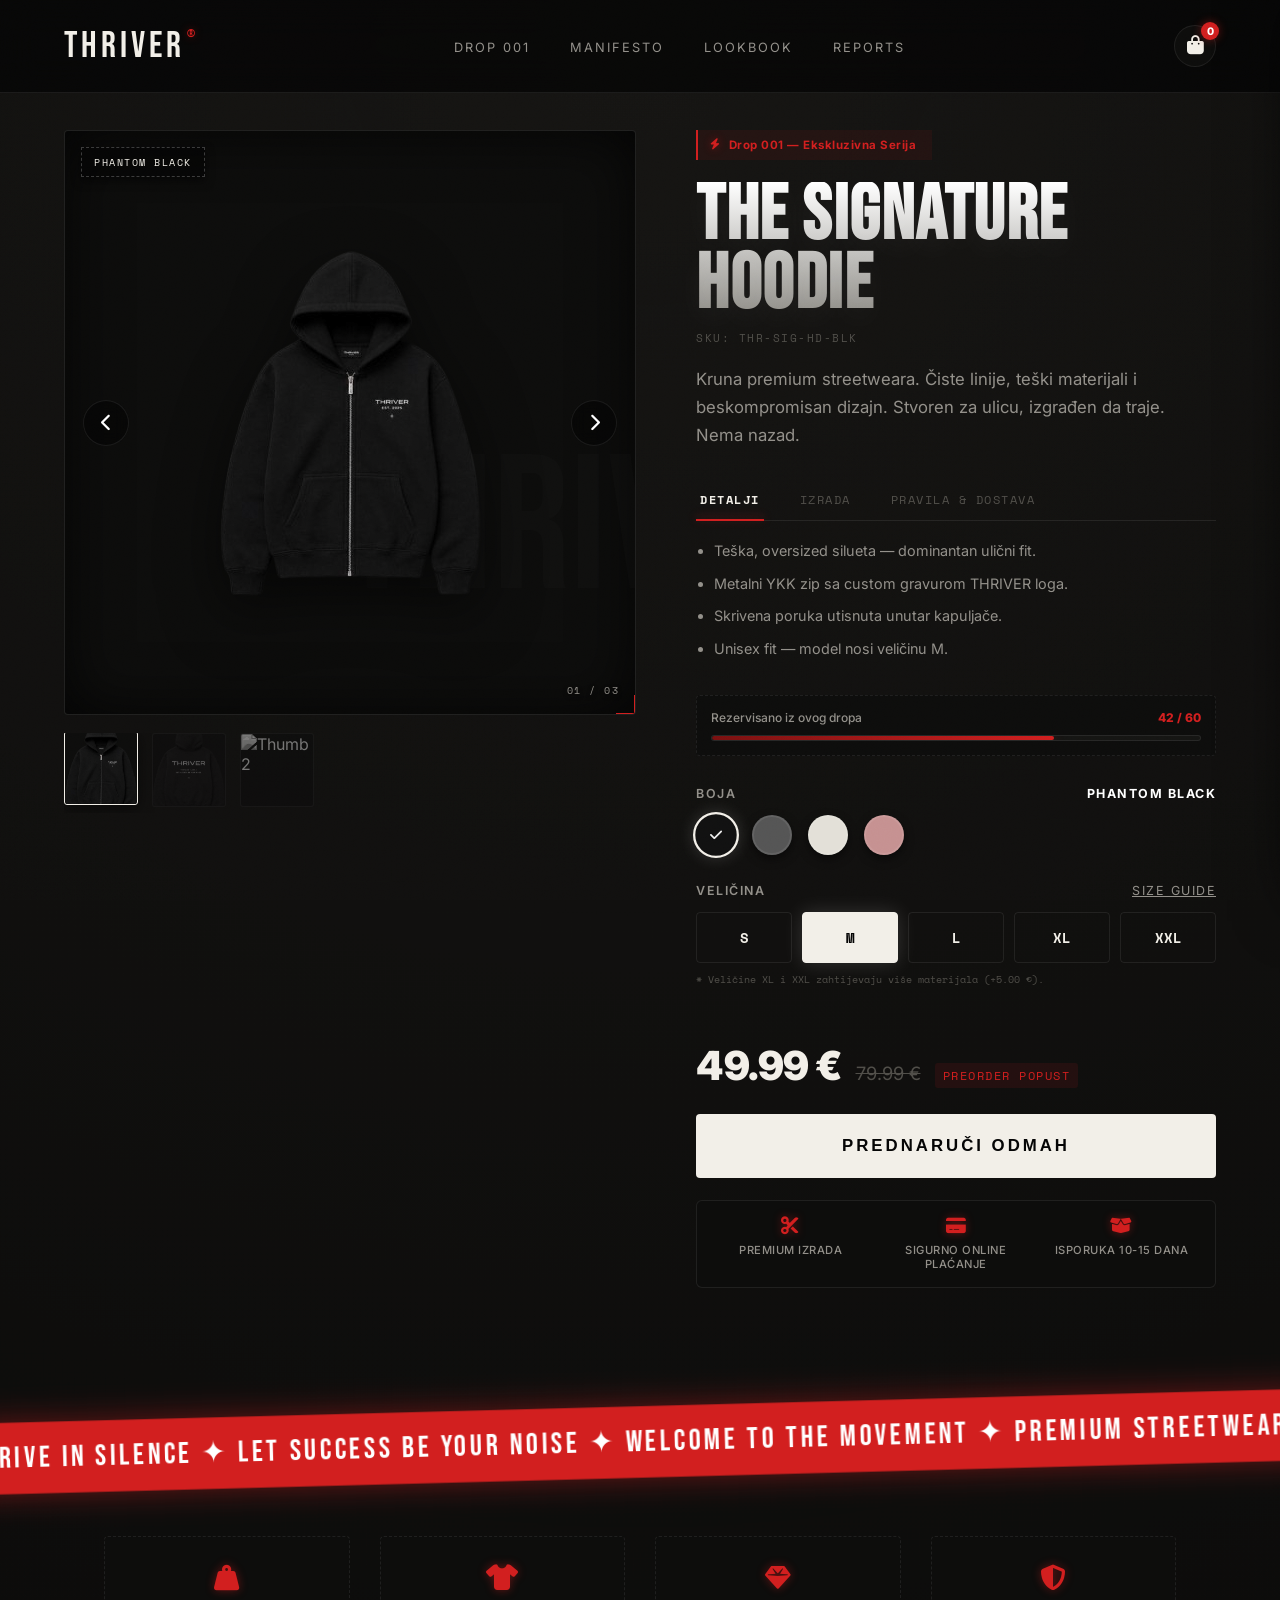
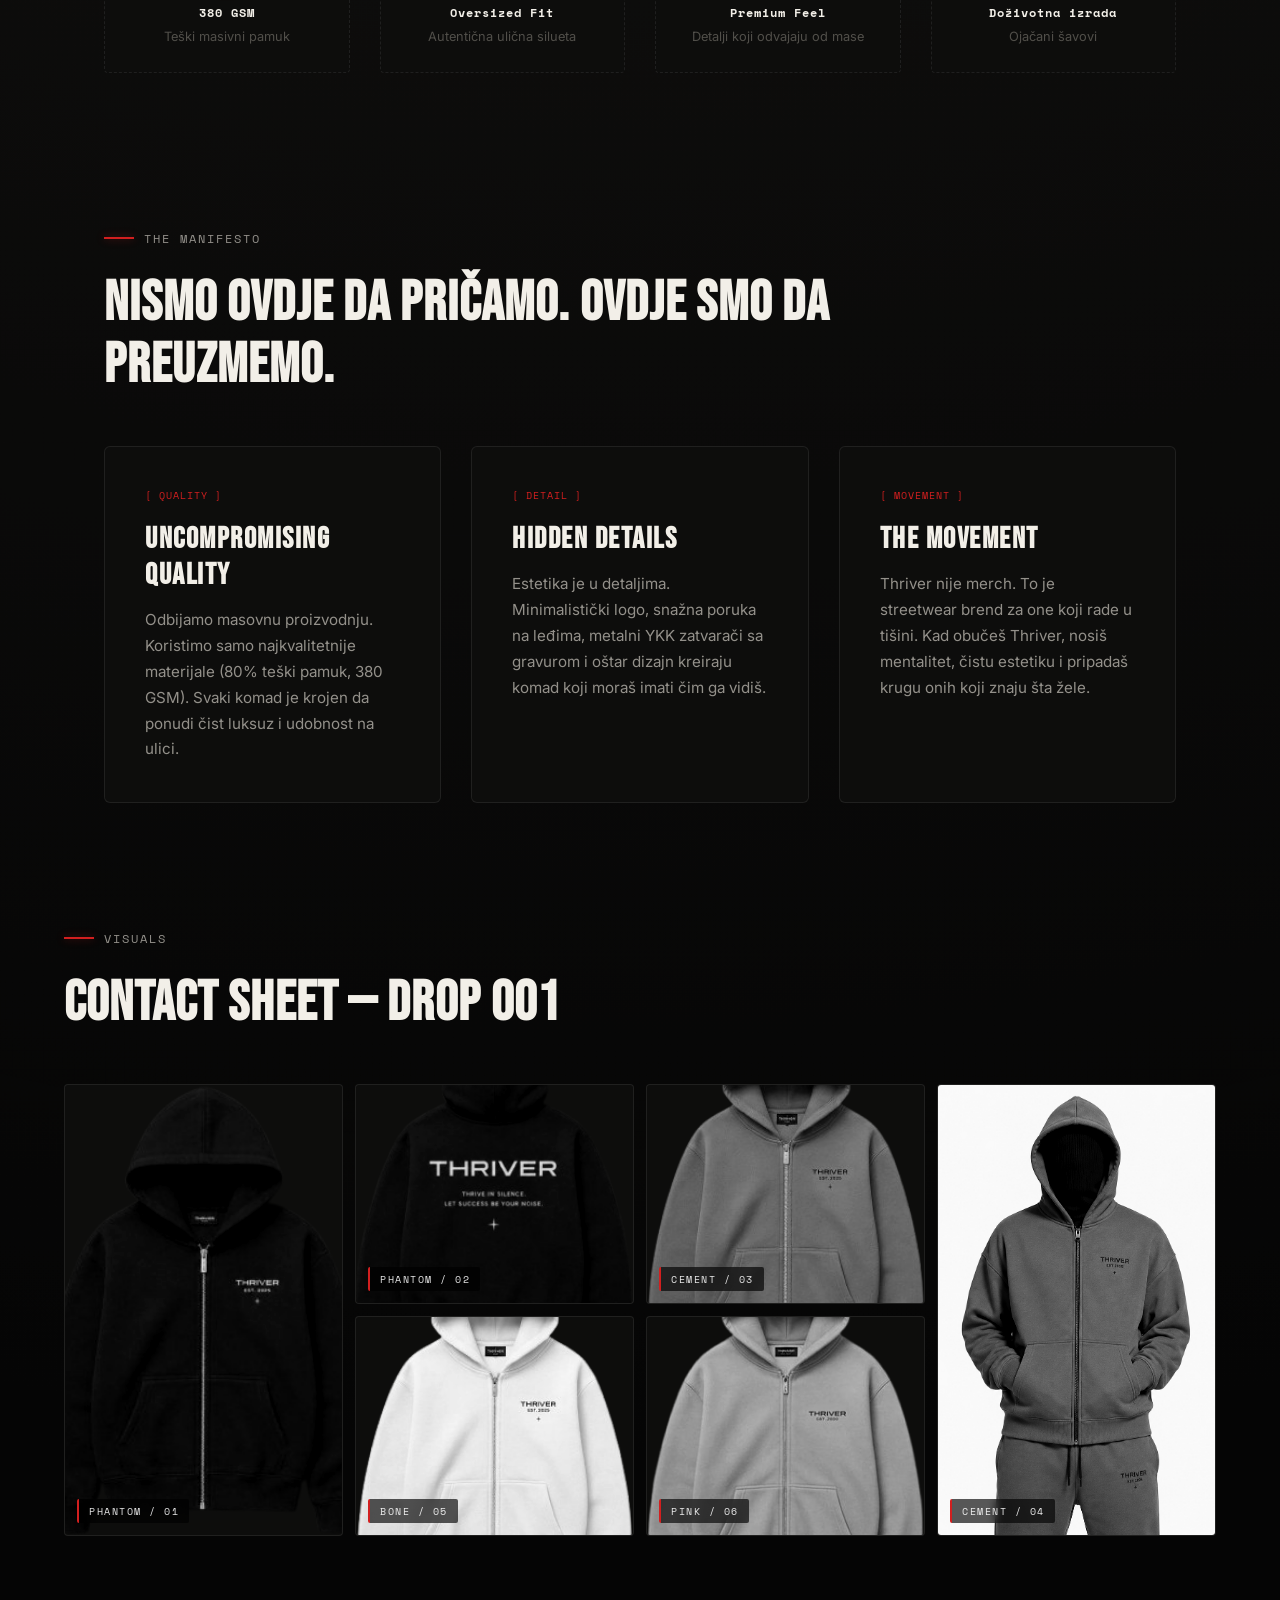
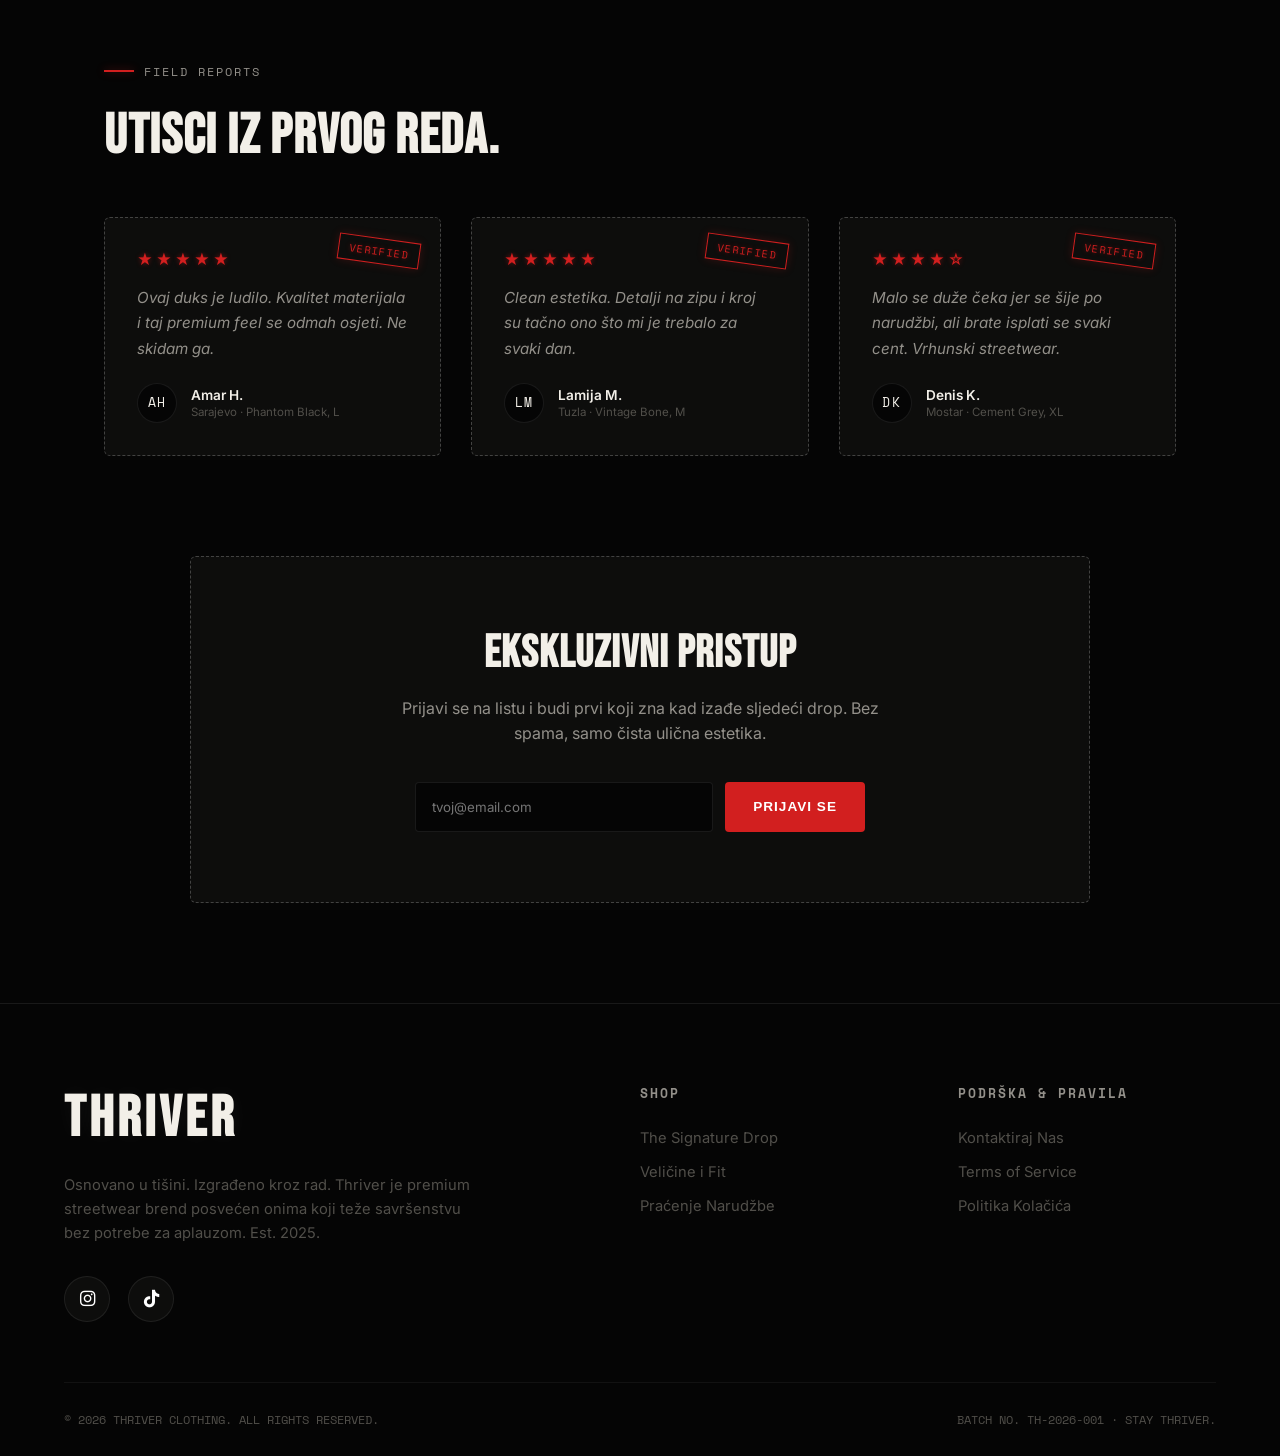
==== index.html @ 2a26d022 "Refactor: Consolidate cookie consent into GeneralFunctions module - Renamed language-detector.js to " ====
<!DOCTYPE html>
<html lang="bs">
<head>
    <meta charset="UTF-8">
    <meta name="viewport" content="width=device-width, initial-scale=1.0">
    <title>THRIVER | Signature Hoodie</title>

    <link rel="icon" href="assets/logo.png" type="image/x-icon">

    <link rel="preconnect" href="https://fonts.googleapis.com">
    <link rel="preconnect" href="https://fonts.gstatic.com" crossorigin>
    <link href="https://fonts.googleapis.com/css2?family=Bebas+Neue&family=Space+Mono:wght@400;700&family=Inter:wght@300;400;500;600;800;900&display=swap" rel="stylesheet">
    <link rel="stylesheet" href="https://cdnjs.cloudflare.com/ajax/libs/font-awesome/6.4.0/css/all.min.css">

    <style>
        /* =========================================
           TOKENS
           ========================================= */
        :root {
            --void: #050505;
            --panel: #0d0d0c;
            --elevated: #151513;
            --ink: #f2efe8;
            --ink-dim: #93908a;
            --ink-faint: #514f4a;
            --blood: #d21f1f;
            --blood-dim: #7a1010;
            --blood-glow: rgba(210, 31, 31, 0.45);
            --line: rgba(255, 255, 255, 0.08);
            --stitch: rgba(255, 255, 255, 0.22);
            --ease: cubic-bezier(0.16, 1, 0.3, 1);
        }

        * { margin: 0; padding: 0; box-sizing: border-box; }
        html { scroll-behavior: smooth; }

        body {
            background-color: var(--void);
            color: var(--ink);
            font-family: 'Inter', sans-serif;
            overflow-x: hidden;
            -webkit-font-smoothing: antialiased;
            background-image: radial-gradient(circle at 50% 0%, #161513 0%, transparent 65%);
        }

        a { color: inherit; }
        img { max-width: 100%; display: block; }

        ::-webkit-scrollbar { width: 6px; }
        ::-webkit-scrollbar-track { background: var(--void); }
        ::-webkit-scrollbar-thumb { background: var(--ink-faint); border-radius: 10px; }
        ::-webkit-scrollbar-thumb:hover { background: var(--ink-dim); }

        :focus-visible { outline: 2px solid var(--blood); outline-offset: 3px; }

        .mono {
            font-family: 'Space Mono', monospace;
            text-transform: uppercase;
            letter-spacing: 1.5px;
        }

        .grain {
            position: fixed; inset: 0; pointer-events: none; z-index: 9997; opacity: 0.035; mix-blend-mode: overlay;
            background-image: url("data:image/svg+xml;utf8,<svg xmlns='http://www.w3.org/2000/svg'><filter id='n'><feTurbulence type='fractalNoise' baseFrequency='0.85' numOctaves='2' stitchTiles='stitch'/></filter><rect width='100%25' height='100%25' filter='url(%23n)'/></svg>");
        }

        .frame-corners { position: relative; }
        .frame-corners::before,
        .frame-corners::after {
            content: ''; position: absolute; width: 18px; height: 18px; pointer-events: none;
            border: 2px solid var(--blood);
            transition: all 0.3s var(--ease);
        }
        .frame-corners::before { top: -1px; left: -1px; border-right: none; border-bottom: none; }
        .frame-corners::after { bottom: -1px; right: -1px; border-left: none; border-top: none; }
        .frame-corners:hover::before, .frame-corners:hover::after { border-color: var(--ink); width: 24px; height: 24px; }

        .reveal { opacity: 0; transform: translateY(28px); transition: opacity 0.8s var(--ease), transform 0.8s var(--ease); }
        .reveal.in-view { opacity: 1; transform: translateY(0); }

        /* =========================================
           PRELOADER
           ========================================= */
        #preloader {
            position: fixed; inset: 0; background: var(--void); z-index: 9999;
            display: flex; justify-content: center; align-items: center; flex-direction: column; gap: 14px;
            transition: opacity 0.8s ease, visibility 0.8s ease;
        }
        .loader-logo {
            font-family: 'Bebas Neue', sans-serif; font-size: 4.5rem; letter-spacing: 10px;
            color: var(--ink); animation: pulseLoader 1.4s infinite alternate;
        }
        .loader-tag { font-size: 0.7rem; color: var(--ink-faint); letter-spacing: 4px; }
        @keyframes pulseLoader {
            0% { opacity: 0.25; text-shadow: 0 0 0 var(--blood); }
            100% { opacity: 1; text-shadow: 0 0 35px var(--blood-glow); }
        }

        /* =========================================
           NAVIGATION
           ========================================= */
        nav {
            position: fixed; top: 0; width: 100%; z-index: 1000;
            display: flex; justify-content: space-between; align-items: center;
            padding: 24px 5%;
            background: rgba(5, 5, 5, 0.75);
            backdrop-filter: blur(18px); -webkit-backdrop-filter: blur(18px);
            border-bottom: 1px solid var(--line);
            transition: padding 0.4s var(--ease), background 0.4s var(--ease);
        }
        nav.scrolled { padding: 14px 5%; background: rgba(5, 5, 5, 0.95); box-shadow: 0 4px 30px rgba(0,0,0,0.5); }

        .logo { font-family: 'Bebas Neue', sans-serif; font-size: 2.3rem; letter-spacing: 4px; text-decoration: none; position: relative; }
        .logo::after { content: '\00ae'; position: absolute; top: 3px; right: -14px; font-size: 0.7rem; color: var(--blood); text-shadow: 0 0 8px var(--blood-glow); }

        .nav-links { display: flex; gap: 40px; list-style: none; }
        .nav-links a {
            text-decoration: none; font-size: 0.8rem; letter-spacing: 2px; text-transform: uppercase;
            color: var(--ink-dim); position: relative; padding-bottom: 4px; transition: color 0.3s;
        }
        .nav-links a::after {
            content: ''; position: absolute; bottom: 0; left: 0; width: 0; height: 1px; background: var(--blood);
            transition: width 0.3s var(--ease);
        }
        .nav-links a:hover { color: var(--ink); }
        .nav-links a:hover::after { width: 100%; box-shadow: 0 0 8px var(--blood-glow); }

        .nav-controls { display: flex; gap: 18px; align-items: center; }

        .icon-btn {
            text-decoration: none; font-size: 1.2rem; position: relative;
            display: flex; align-items: center; justify-content: center;
            width: 42px; height: 42px; border-radius: 50%; background: var(--panel);
            border: 1px solid var(--line); cursor: pointer; color: var(--ink); transition: all 0.3s;
        }
        .icon-btn:hover { color: var(--blood); border-color: var(--blood); box-shadow: 0 0 20px var(--blood-glow); transform: translateY(-2px); }

        #cartCount {
            position: absolute; top: -4px; right: -4px; background: var(--blood); color: #fff;
            font-size: 0.65rem; font-weight: 800; width: 18px; height: 18px; display: flex;
            align-items: center; justify-content: center; border-radius: 50%; box-shadow: 0 0 10px var(--blood-glow);
        }

        .hamburger { display: none; }

        .mobile-nav {
            position: fixed; inset: 0; background: rgba(5,5,5,0.98); z-index: 3500;
            display: flex; flex-direction: column; align-items: center; justify-content: center; gap: 30px;
            visibility: hidden; opacity: 0; transition: 0.4s var(--ease);
        }
        .mobile-nav.active { visibility: visible; opacity: 1; }
        .mobile-nav a { font-family: 'Bebas Neue', sans-serif; font-size: 2.2rem; letter-spacing: 3px; text-decoration: none; color: var(--ink-dim); transition: 0.3s; }
        .mobile-nav a:hover { color: var(--ink); text-shadow: 0 0 15px rgba(255,255,255,0.2); }
        .mobile-nav-close { position: absolute; top: 30px; right: 30px; font-size: 1.8rem; background: none; border: none; color: var(--ink); cursor: pointer; }
        .mobile-nav-close:hover { color: var(--blood); }

        /* =========================================
           HERO SPLIT
           ========================================= */
        .hero-split {
            min-height: 100vh; display: flex; padding: 130px 5% 60px;
            max-width: 1600px; margin: 0 auto; gap: 60px; align-items: flex-start;
        }

        .gallery-container { flex: 1.1; position: relative; display: flex; flex-direction: column; gap: 18px; position: sticky; top: 110px; }

        .main-image-wrapper {
            width: 100%; height: 65vh; background: var(--panel); border-radius: 4px;
            border: 1px solid var(--line); overflow: hidden; position: relative;
            display: flex; justify-content: center; align-items: center; cursor: zoom-in;
            box-shadow: inset 0 0 60px rgba(0,0,0,0.8);
        }
        .main-image-wrapper::before {
            content: "THRIVER"; position: absolute; top: 50%; left: 50%; transform: translate(-50%, -50%);
            font-family: 'Bebas Neue', sans-serif; font-size: 15vw; color: rgba(255,255,255,0.015);
            z-index: 0; pointer-events: none; white-space: nowrap;
        }
        #mainGalleryImage {
            max-width: 100%; max-height: 100%; object-fit: contain; z-index: 1;
            transition: opacity 0.35s ease, transform 0.6s var(--ease);
            filter: drop-shadow(0 20px 30px rgba(0,0,0,0.6));
        }
        .main-image-wrapper:hover #mainGalleryImage { transform: scale(1.05); }

        .frame-tag {
            position: absolute; top: 16px; left: 16px; z-index: 2;
            font-size: 0.65rem; padding: 6px 12px; background: rgba(5,5,5,0.85);
            border: 1px dashed var(--stitch); color: var(--ink);
            box-shadow: 0 4px 10px rgba(0,0,0,0.5);
        }
        .frame-index { position: absolute; bottom: 16px; right: 16px; z-index: 2; font-size: 0.65rem; color: var(--ink-dim); text-shadow: 0 2px 4px rgba(0,0,0,0.8); }

        .gallery-nav-btn {
            position: absolute; top: 50%; transform: translateY(-50%);
            background: rgba(5,5,5,0.65); color: white; border: 1px solid var(--line);
            width: 46px; height: 46px; border-radius: 50%; cursor: pointer;
            z-index: 2; backdrop-filter: blur(8px); transition: 0.3s;
            display: flex; align-items: center; justify-content: center; font-size: 1.1rem;
        }
        .gallery-nav-btn:hover { background: var(--blood); border-color: var(--blood); box-shadow: 0 0 15px var(--blood-glow); scale: 1.1; }
        .prev-btn { left: 18px; } .next-btn { right: 18px; }

        .thumbnail-strip { display: flex; gap: 14px; overflow-x: auto; padding-bottom: 6px; }
        .thumb-img {
            width: 74px; height: 74px; object-fit: cover; border-radius: 3px;
            background: var(--panel); border: 1px solid var(--line); flex-shrink: 0;
            cursor: pointer; transition: 0.3s; opacity: 0.45; filter: grayscale(100%);
        }
        .thumb-img:hover { opacity: 0.8; }
        .thumb-img.active { border-color: var(--ink); opacity: 1; filter: grayscale(0%); box-shadow: 0 4px 15px rgba(0,0,0,0.5); transform: translateY(-2px); }

        /* Right column */
        .product-info { flex: 1; display: flex; flex-direction: column; }

        .hang-tag {
            display: inline-flex; align-items: center; gap: 8px; width: fit-content;
            padding: 8px 16px 8px 12px; margin-bottom: 22px; position: relative;
            background: rgba(210,31,31,0.08); color: var(--blood); font-size: 0.72rem; font-weight: 700;
            border-left: 2px solid var(--blood); letter-spacing: 0.5px;
        }
        .hang-tag i { font-size: 0.7rem; text-shadow: 0 0 8px var(--blood-glow); }

        .product-title {
            font-family: 'Bebas Neue', sans-serif; font-size: 4.8rem; line-height: 0.9;
            letter-spacing: 1.5px; margin-bottom: 10px; text-transform: uppercase;
            background: linear-gradient(180deg, #ffffff 0%, #8a8882 100%);
            -webkit-background-clip: text; -webkit-text-fill-color: transparent;
            text-shadow: 0 10px 30px rgba(255,255,255,0.05);
        }
        .product-sku { color: var(--ink-faint); font-size: 0.68rem; margin-bottom: 20px; display: block; }
        .product-desc { font-size: 1.05rem; color: var(--ink-dim); margin-bottom: 30px; line-height: 1.65; max-width: 500px; }

        /* Tabs */
        .info-tabs { display: flex; gap: 4px; border-bottom: 1px solid var(--line); margin-bottom: 18px; }
        .tab-btn {
            background: none; border: none; color: var(--ink-faint); font-size: 0.72rem; letter-spacing: 1.5px;
            text-transform: uppercase; padding: 12px 4px; margin-right: 28px; cursor: pointer; position: relative;
            font-family: 'Space Mono', monospace; transition: color 0.3s;
        }
        .tab-btn::after { content: ''; position: absolute; bottom: -1px; left: 0; width: 0; height: 2px; background: var(--blood); transition: width 0.3s var(--ease); box-shadow: 0 -2px 10px var(--blood-glow); }
        .tab-btn.active { color: var(--ink); font-weight: bold; }
        .tab-btn.active::after { width: 100%; }
        .tab-panel { display: none; color: var(--ink-dim); font-size: 0.9rem; line-height: 1.7; margin-bottom: 26px; min-height: 60px; animation: fadeIn 0.4s var(--ease); }
        @keyframes fadeIn { from { opacity: 0; transform: translateY(5px); } to { opacity: 1; transform: translateY(0); } }
        .tab-panel.active { display: block; }
        .tab-panel ul { padding-left: 18px; }
        .tab-panel li { margin-bottom: 8px; }

        /* Scarcity meter */
        .scarcity-box { margin-bottom: 30px; background: var(--panel); padding: 14px; border: 1px dashed var(--line); border-radius: 4px; }
        .scarcity-label { display: flex; justify-content: space-between; font-size: 0.75rem; color: var(--ink-dim); margin-bottom: 10px; font-weight: 500; }
        .scarcity-label strong { color: var(--blood); font-weight: 800; }
        .scarcity-track { width: 100%; height: 6px; background: var(--elevated); border: 1px solid var(--line); border-radius: 4px; overflow: hidden; }
        .scarcity-fill { height: 100%; width: 70%; background: linear-gradient(to right, var(--blood-dim), var(--blood)); box-shadow: 0 0 12px var(--blood-glow); border-radius: 4px; }

        /* Selectors */
        .options-container { margin-bottom: 26px; }
        .option-group { margin-bottom: 28px; }
        .option-label { display: flex; justify-content: space-between; font-size: 0.78rem; text-transform: uppercase; letter-spacing: 1.5px; color: var(--ink-dim); margin-bottom: 14px; font-weight: 600; }
        .option-label button { background: none; border: none; color: var(--ink-dim); text-decoration: underline; cursor: pointer; font-size: 0.78rem; text-transform: uppercase; letter-spacing: 1.5px; font-family: inherit; transition: 0.3s; }
        .option-label button:hover { color: var(--blood); text-shadow: 0 0 8px var(--blood-glow); }

        .color-options { display: flex; gap: 16px; }
        .color-circle {
            width: 40px; height: 40px; border-radius: 50%; border: 2px solid var(--line);
            cursor: pointer; transition: 0.3s; position: relative; box-shadow: 0 4px 10px rgba(0,0,0,0.5);
        }
        .color-circle:hover { transform: scale(1.08); border-color: var(--ink-dim); }
        .color-circle.active { border-color: var(--ink); transform: scale(1.15); box-shadow: 0 0 15px rgba(255,255,255,0.15); }
        .color-circle.active::after {
            content: '\f00c'; font-family: 'Font Awesome 6 Free'; font-weight: 900; position: absolute;
            top: 50%; left: 50%; transform: translate(-50%, -50%); color: white; font-size: 0.75rem; mix-blend-mode: difference;
        }

        .size-options { display: grid; grid-template-columns: repeat(5, 1fr); gap: 10px; }
        .size-box {
            border: 1px solid var(--line); background: transparent; color: var(--ink);
            padding: 14px 0; text-align: center; font-family: 'Space Mono', monospace; font-weight: 700;
            cursor: pointer; border-radius: 4px; transition: all 0.3s var(--ease); font-size: 0.9rem;
            position: relative; overflow: hidden;
        }
        .size-box:hover { border-color: var(--ink); background: rgba(255,255,255,0.03); }
        .size-box.active { background: var(--ink); color: var(--void); border-color: var(--ink); box-shadow: 0 0 20px rgba(255,255,255,0.15); }

        .price-row { display: flex; align-items: baseline; gap: 14px; margin-bottom: 24px; }
        .price-current { font-size: 2.5rem; font-weight: 900; letter-spacing: -0.5px; transition: 0.3s; }
        .price-old { font-size: 1.15rem; color: var(--ink-faint); text-decoration: line-through; }
        .price-save { font-size: 0.75rem; color: var(--blood); font-family: 'Space Mono', monospace; background: rgba(210,31,31,0.1); padding: 4px 8px; border-radius: 3px; }

        .add-to-cart-btn {
            background: var(--ink); color: var(--void); border: none;
            width: 100%; padding: 22px; font-size: 1.05rem; font-weight: 900;
            text-transform: uppercase; letter-spacing: 3px; cursor: pointer;
            border-radius: 4px; transition: transform 0.25s var(--ease), box-shadow 0.25s, background 0.25s, color 0.25s;
            position: relative; overflow: hidden;
        }
        .add-to-cart-btn::before {
            content: ''; position: absolute; top: 0; left: -100%; width: 50%; height: 100%;
            background: linear-gradient(to right, transparent, rgba(255,255,255,0.7), transparent);
            transform: skewX(-20deg); transition: 0.6s;
        }
        .add-to-cart-btn:hover { background: var(--blood); color: white; box-shadow: 0 12px 35px var(--blood-glow); transform: translateY(-3px); }
        .add-to-cart-btn:hover::before { left: 150%; }
        .add-to-cart-btn:active { transform: translateY(0); }

        .trust-strip { display: flex; justify-content: space-between; gap: 10px; margin-top: 22px; background: var(--panel); padding: 16px; border-radius: 6px; border: 1px solid var(--line); }
        .trust-item { flex: 1; display: flex; flex-direction: column; align-items: center; gap: 8px; text-align: center; color: var(--ink-dim); font-size: 0.7rem; font-weight: 500; text-transform: uppercase; letter-spacing: 0.5px;}
        .trust-item i { color: var(--blood); font-size: 1.1rem; text-shadow: 0 0 8px var(--blood-glow); }

        /* Sticky mobile CTA */
        .sticky-cta {
            display: none; position: fixed; bottom: 0; left: 0; width: 100%; z-index: 1400;
            background: rgba(10,10,9,0.97); backdrop-filter: blur(14px); border-top: 1px solid var(--line);
            padding: 14px 5%; align-items: center; justify-content: space-between; gap: 16px;
            transform: translateY(120%); transition: transform 0.4s var(--ease);
            box-shadow: 0 -10px 30px rgba(0,0,0,0.8);
        }
        .sticky-cta.show { transform: translateY(0); }
        .sticky-cta-info { display: flex; flex-direction: column; }
        .sticky-cta-name { font-size: 0.72rem; color: var(--ink-dim); }
        .sticky-cta-price { font-weight: 800; font-size: 1.1rem; transition: 0.3s; }
        .sticky-cta-btn {
            background: var(--blood); color: white; border: none; padding: 13px 22px;
            font-weight: 800; letter-spacing: 1px; text-transform: uppercase; border-radius: 4px;
            cursor: pointer; font-size: 0.8rem; white-space: nowrap; box-shadow: 0 0 15px var(--blood-glow);
        }

        /* =========================================
           MARQUEE
           ========================================= */
        .marquee-wrapper {
            width: 100%; background: var(--blood); color: white; padding: 16px 0; overflow: hidden;
            white-space: nowrap; transform: rotate(-1.5deg) scale(1.05); margin: 60px 0;
            box-shadow: 0 0 30px var(--blood-glow); position: relative; z-index: 10;
        }
        .marquee-content { display: inline-block; font-family: 'Bebas Neue', sans-serif; font-size: 1.8rem; letter-spacing: 3px; animation: marquee 22s linear infinite; }
        @keyframes marquee { 0% { transform: translateX(0); } 100% { transform: translateX(-50%); } }

        /* =========================================
           TRUST / SPEC STRIP
           ========================================= */
        .spec-strip { max-width: 1200px; margin: 0 auto; padding: 0 5% 70px; display: grid; grid-template-columns: repeat(4, 1fr); gap: 30px; }
        .spec-item { text-align: center; padding: 28px 14px; border: 1px dashed var(--line); background: var(--panel); transition: 0.4s; border-radius: 4px; }
        .spec-item:hover { transform: translateY(-5px); border-color: var(--ink-dim); box-shadow: 0 10px 25px rgba(0,0,0,0.5); }
        .spec-item i { font-size: 1.6rem; color: var(--blood); margin-bottom: 14px; text-shadow: 0 0 10px var(--blood-glow); }
        .spec-item h5 { font-family: 'Space Mono', monospace; font-size: 0.75rem; letter-spacing: 1px; margin-bottom: 8px; color: var(--ink); }
        .spec-item p { color: var(--ink-faint); font-size: 0.8rem; }

        /* =========================================
           ETHOS / LORE
           ========================================= */
        .lore-section { padding: 80px 5% 100px; max-width: 1200px; margin: 0 auto; }
        .section-eyebrow {
            display: inline-flex; align-items: center; gap: 10px; font-size: 0.72rem; color: var(--ink-dim);
            margin-bottom: 20px; padding: 6px 0; text-transform: uppercase; letter-spacing: 2px;
        }
        .section-eyebrow::before { content: ''; width: 30px; height: 2px; background: var(--blood); box-shadow: 0 0 8px var(--blood-glow); }
        .lore-title { font-family: 'Bebas Neue', sans-serif; font-size: 3.5rem; margin-bottom: 50px; max-width: 750px; letter-spacing: 1px; line-height: 1.1; }
        .lore-grid { display: grid; grid-template-columns: repeat(auto-fit, minmax(300px, 1fr)); gap: 30px; }
        .lore-card {
            background: var(--panel); border: 1px solid var(--line); padding: 40px; border-radius: 6px;
            transition: 0.5s var(--ease); position: relative; overflow: hidden;
        }
        .lore-card::before {
            content: ''; position: absolute; top: 0; left: 0; width: 3px; height: 0; background: var(--blood); transition: 0.4s var(--ease);
        }
        .lore-card:hover { transform: translateY(-8px); border-color: rgba(255,255,255,0.15); box-shadow: 0 25px 45px rgba(0,0,0,0.7); }
        .lore-card:hover::before { height: 100%; box-shadow: 0 0 15px var(--blood-glow); }
        .lore-tag { font-family: 'Space Mono', monospace; font-size: 0.65rem; color: var(--blood); margin-bottom: 18px; display: block; letter-spacing: 1px; }
        .lore-card h3 { font-family: 'Bebas Neue', sans-serif; font-size: 1.9rem; margin-bottom: 14px; letter-spacing: 1.5px; }
        .lore-card p { color: var(--ink-dim); line-height: 1.7; font-size: 0.95rem; }

        /* =========================================
           LOOKBOOK / CONTACT SHEET
           ========================================= */
        .lookbook-section { padding: 20px 5% 100px; max-width: 1400px; margin: 0 auto; }
        .lookbook-grid {
            display: grid; grid-template-columns: repeat(4, 1fr); grid-auto-rows: 220px; gap: 12px;
        }
        .lookbook-item { position: relative; overflow: hidden; border: 1px solid var(--line); background: var(--panel); border-radius: 4px; }
        .lookbook-item img { width: 100%; height: 100%; object-fit: cover; filter: grayscale(100%) contrast(1.1); transition: filter 0.5s var(--ease), transform 0.6s var(--ease); }
        .lookbook-item:hover img { filter: grayscale(0%); transform: scale(1.08); }
        .lookbook-item span {
            position: absolute; bottom: 12px; left: 12px; font-size: 0.65rem; color: rgba(255,255,255,0.9);
            background: rgba(0,0,0,0.65); padding: 4px 10px; border-radius: 2px; border-left: 2px solid var(--blood); backdrop-filter: blur(4px);
        }
        .lookbook-item.tall { grid-row: span 2; }

        /* =========================================
           FIELD REPORTS / REVIEWS
           ========================================= */
        .reports-section { padding: 20px 5% 100px; max-width: 1200px; margin: 0 auto; }
        .reports-grid { display: grid; grid-template-columns: repeat(auto-fit, minmax(300px, 1fr)); gap: 30px; }
        .report-card {
            border: 1px dashed var(--stitch); padding: 32px; position: relative; background: var(--panel); border-radius: 6px;
            transition: 0.4s var(--ease);
        }
        .report-card:hover { border-color: var(--ink-dim); background: var(--elevated); }
        .report-stamp {
            position: absolute; top: 20px; right: 20px; font-size: 0.65rem; color: var(--blood);
            border: 1px solid var(--blood); padding: 4px 10px; transform: rotate(8deg); font-family: 'Space Mono', monospace; text-shadow: 0 0 5px var(--blood-glow); box-shadow: 0 0 10px rgba(210,31,31,0.2);
        }
        .report-stars { color: var(--blood); letter-spacing: 3px; margin-bottom: 16px; font-size: 0.95rem; text-shadow: 0 0 5px var(--blood-glow); }
        .report-quote { color: var(--ink-dim); font-size: 0.95rem; line-height: 1.65; margin-bottom: 22px; font-style: italic; }
        .report-author { display: flex; align-items: center; gap: 14px; }
        .report-avatar {
            width: 40px; height: 40px; border-radius: 50%; background: var(--void); border: 1px solid var(--line);
            display: flex; align-items: center; justify-content: center; font-family: 'Space Mono', monospace; font-size: 0.8rem; color: var(--ink);
        }
        .report-author-name { font-size: 0.85rem; font-weight: 600; color: var(--ink); }
        .report-author-meta { font-size: 0.72rem; color: var(--ink-faint); margin-top: 2px; }
        .disclaimer-note { text-align: center; font-size: 0.75rem; color: var(--ink-faint); margin-top: 40px; font-family: 'Space Mono', monospace; }

        /* =========================================
           MANIFEST / NEWSLETTER
           ========================================= */
        .manifest-section {
            max-width: 900px; margin: 0 auto 100px; padding: 70px 5%; text-align: center;
            border: 1px dashed var(--stitch); position: relative; background: var(--panel); border-radius: 6px;
        }
        .manifest-section h2 { font-family: 'Bebas Neue', sans-serif; font-size: 2.8rem; margin-bottom: 16px; letter-spacing: 1px; }
        .manifest-section p { color: var(--ink-dim); margin-bottom: 35px; max-width: 500px; margin-left: auto; margin-right: auto; line-height: 1.6; }
        .manifest-form { display: flex; gap: 12px; max-width: 450px; margin: 0 auto; }
        .manifest-form input {
            flex: 1; padding: 16px; background: var(--void); border: 1px solid var(--line); color: white;
            border-radius: 4px; font-family: 'Inter', sans-serif; outline: none; transition: 0.3s;
        }
        .manifest-form input:focus { border-color: var(--blood); box-shadow: 0 0 15px rgba(210,31,31,0.2); }
        .manifest-form button {
            background: var(--blood); color: white; border: none; padding: 0 28px; border-radius: 4px;
            font-weight: 800; letter-spacing: 1px; cursor: pointer; text-transform: uppercase; font-size: 0.85rem; transition: 0.3s;
        }
        .manifest-form button:hover { background: #e32222; box-shadow: 0 0 25px var(--blood-glow); transform: translateY(-2px); }
        .manifest-status { margin-top: 16px; font-size: 0.85rem; color: #00ff88; display: none; font-weight: 500; }

        /* =========================================
           FOOTER
           ========================================= */
        footer { background: var(--void); border-top: 1px solid var(--line); padding: 80px 5% 0; }
        .footer-grid { display: grid; grid-template-columns: 2fr 1fr 1fr; gap: 60px; max-width: 1400px; margin: 0 auto 60px; }
        .footer-brand h1 { font-family: 'Bebas Neue', sans-serif; font-size: 3.6rem; letter-spacing: 4px; margin-bottom: 20px; text-shadow: 0 0 20px rgba(255,255,255,0.05); }
        .footer-brand p { color: var(--ink-faint); line-height: 1.65; max-width: 420px; margin-bottom: 30px; font-size: 0.92rem; }
        .social-links { display: flex; gap: 18px; }
        .social-links a {
            width: 46px; height: 46px; border-radius: 50%; background: var(--panel); color: white;
            display: flex; justify-content: center; align-items: center; text-decoration: none;
            border: 1px solid var(--line); transition: 0.3s; font-size: 1.1rem;
        }
        .social-links a:hover { background: var(--ink); color: var(--void); transform: scale(1.1); box-shadow: 0 5px 15px rgba(255,255,255,0.2); }

        .footer-links h4 { font-family: 'Space Mono', monospace; font-size: 0.8rem; letter-spacing: 2px; margin-bottom: 24px; color: var(--ink-dim); text-transform: uppercase; }
        .footer-links ul { list-style: none; }
        .footer-links ul li { margin-bottom: 14px; }
        .footer-links ul li a { color: var(--ink-faint); text-decoration: none; transition: 0.3s; font-size: 0.92rem; }
        .footer-links ul li a:hover { color: var(--blood); padding-left: 6px; text-shadow: 0 0 8px var(--blood-glow); }

        .footer-bottom {
            display: flex; justify-content: space-between; align-items: center; flex-wrap: wrap; gap: 14px;
            padding: 28px 0; border-top: 1px solid rgba(255,255,255,0.05); color: var(--ink-faint);
            font-size: 0.75rem; font-family: 'Space Mono', monospace; text-transform: uppercase; max-width: 1400px; margin: 0 auto;
        }

        /* =========================================
           CART DRAWER & OVERLAYS
           ========================================= */
        .overlay { position: fixed; inset: 0; background: rgba(0,0,0,0.85); backdrop-filter: blur(8px); z-index: 2000; visibility: hidden; opacity: 0; transition: 0.5s var(--ease); }
        .overlay.active { visibility: visible; opacity: 1; }

        .cart-drawer {
            position: fixed; top: 0; right: -500px; width: 100%; max-width: 460px; height: 100vh;
            background: var(--panel); z-index: 2001; transition: right 0.5s var(--ease);
            padding: 32px; display: flex; flex-direction: column;
            border-left: 1px solid var(--line); box-shadow: -20px 0 60px rgba(0,0,0,0.9);
        }
        .cart-drawer.active { right: 0; }

        .cart-header { display: flex; justify-content: space-between; align-items: center; border-bottom: 1px solid var(--line); padding-bottom: 20px; margin-bottom: 24px; }
        .cart-header h3 { font-family: 'Bebas Neue', sans-serif; font-size: 2rem; letter-spacing: 2px; }
        .close-btn { background: none; border: none; color: var(--ink-dim); font-size: 1.8rem; cursor: pointer; transition: 0.3s; }
        .close-btn:hover { color: var(--blood); transform: rotate(90deg); text-shadow: 0 0 10px var(--blood-glow); }

        .cart-items { flex-grow: 1; overflow-y: auto; display: flex; flex-direction: column; gap: 16px; padding-right: 8px; }
        .cart-empty { text-align: center; color: var(--ink-faint); margin-top: 80px; display: flex; flex-direction: column; align-items: center; gap: 16px; }
        .cart-empty i { font-size: 2.8rem; opacity: 0.3; }
        .cart-item { display: flex; gap: 16px; background: var(--elevated); padding: 16px; border-radius: 6px; border: 1px solid var(--line); animation: slideInRight 0.4s cubic-bezier(0.16, 1, 0.3, 1) forwards; }
        @keyframes slideInRight { from { opacity: 0; transform: translateX(40px); } to { opacity: 1; transform: translateX(0); } }

        .cart-item img { width: 70px; height: 70px; object-fit: cover; border-radius: 4px; background: var(--void); border: 1px solid var(--line); }
        .cart-item-info { flex-grow: 1; }
        .cart-item-info h4 { font-size: 0.95rem; margin-bottom: 6px; font-weight: 600; }
        .cart-item-variant { font-size: 0.78rem; color: var(--ink-faint); display: block; margin-bottom: 6px; }

        .qty-controls { display: flex; align-items: center; gap: 14px; margin-top: 10px; }
        .qty-controls button { background: transparent; border: 1px solid var(--ink-faint); color: white; width: 26px; height: 26px; border-radius: 3px; cursor: pointer; transition: 0.3s; display: flex; align-items: center; justify-content: center; }
        .qty-controls button:hover { border-color: white; background: rgba(255,255,255,0.1); }
        .remove-item { color: var(--blood) !important; font-size: 0.78rem; border: none !important; margin-left: auto; text-transform: uppercase; letter-spacing: 0.5px; background: none; cursor: pointer; transition: 0.3s; }
        .remove-item:hover { text-shadow: 0 0 8px var(--blood-glow); }

        .cart-footer { border-top: 1px solid var(--line); padding-top: 24px; margin-top: 20px; }
        .cart-total-row { display: flex; justify-content: space-between; font-weight: 800; font-size: 1.5rem; margin-bottom: 20px; }
        .cart-note { font-size: 0.75rem; color: var(--ink-faint); text-align: center; margin-top: 12px; }

        /* =========================================
           MODALS (checkout + size guide)
           ========================================= */
        .modal {
            position: fixed; top: 50%; left: 50%; transform: translate(-50%, -50%) scale(0.94);
            width: 90%; max-width: 580px; background: var(--panel); border: 1px solid var(--line);
            border-radius: 8px; padding: 45px; z-index: 2002;
            visibility: hidden; opacity: 0; transition: 0.4s var(--ease);
            box-shadow: 0 30px 60px rgba(0,0,0,0.9); max-height: 90vh; overflow-y: auto;
        }
        .modal.active { visibility: visible; opacity: 1; transform: translate(-50%, -50%) scale(1); }
        .modal-close { position: absolute; top: 20px; right: 20px; background: none; border: none; color: var(--ink-dim); font-size: 1.6rem; cursor: pointer; transition: 0.3s; }
        .modal-close:hover { color: var(--blood); text-shadow: 0 0 10px var(--blood-glow); }
        .modal h2 { font-family: 'Bebas Neue', sans-serif; font-size: 2.4rem; margin-bottom: 10px; text-align: center; letter-spacing: 2px; }
        .modal p.sub { text-align: center; color: var(--ink-dim); font-size: 0.9rem; margin-bottom: 26px; }

        .order-summary { background: var(--elevated); border: 1px dashed var(--stitch); padding: 18px; border-radius: 6px; margin-bottom: 26px; }
        .order-summary-row { display: flex; justify-content: space-between; font-size: 0.85rem; color: var(--ink-dim); padding: 6px 0; }
        .order-summary-total { display: flex; justify-content: space-between; font-weight: 800; font-size: 1.05rem; border-top: 1px solid var(--line); margin-top: 10px; padding-top: 12px; color: var(--ink); }

        .form-row { display: flex; gap: 16px; margin-bottom: 16px; }
        .form-group { flex: 1; margin-bottom: 16px; }
        .form-group input, .form-group textarea {
            width: 100%; padding: 15px; background: var(--void); border: 1px solid var(--line);
            color: white; border-radius: 4px; font-family: 'Inter', sans-serif; outline: none; transition: 0.3s; font-size: 0.9rem;
        }
        .form-group input:focus, .form-group textarea:focus { border-color: var(--blood); box-shadow: 0 0 12px rgba(210,31,31,0.2); }
        .form-group textarea { resize: none; }

        /* Custom Checkbox for TOS */
        .checkbox-group { display: flex; align-items: flex-start; gap: 10px; margin-top: 10px; margin-bottom: 24px; cursor: pointer; }
        .checkbox-group input[type="checkbox"] {
            appearance: none; background-color: var(--void); margin: 0; font: inherit; color: currentColor; width: 1.15em; height: 1.15em; border: 1px solid var(--ink-dim); border-radius: 0.15em; display: grid; place-content: center; cursor: pointer; transition: 0.2s; padding: 0; flex-shrink: 0; margin-top: 3px;
        }
        .checkbox-group input[type="checkbox"]::before { content: ""; width: 0.65em; height: 0.65em; transform: scale(0); transition: 120ms transform ease-in-out; box-shadow: inset 1em 1em var(--blood); background-color: transform-origin; clip-path: polygon(14% 44%, 0 65%, 50% 100%, 100% 16%, 80% 0%, 43% 62%); }
        .checkbox-group input[type="checkbox"]:checked { border-color: var(--blood); }
        .checkbox-group input[type="checkbox"]:checked::before { transform: scale(1); }
        .checkbox-group label { font-size: 0.78rem; color: var(--ink-dim); line-height: 1.5; cursor: pointer; }
        .checkbox-group label strong { color: var(--blood); }

        .form-status { margin-top: 16px; text-align: center; font-size: 0.9rem; font-weight: bold; padding: 12px; border-radius: 4px; display: none; }
        .form-status.ok { background: rgba(0,255,136,0.1); color: #00ff88; border: 1px solid #00ff88; display: block; }
        .form-status.err { background: rgba(210,31,31,0.1); color: var(--blood); border: 1px solid var(--blood); display: block; }

        /* Size guide table */
        .size-table { width: 100%; border-collapse: collapse; font-size: 0.88rem; }
        .size-table th, .size-table td { padding: 12px; text-align: center; border: 1px solid var(--line); }
        .size-table th { font-family: 'Space Mono', monospace; font-size: 0.75rem; color: var(--ink-dim); background: var(--elevated); }
        .size-guide-note { font-size: 0.8rem; color: var(--ink-faint); margin-top: 20px; line-height: 1.6; text-align: center; }

        /* Lightbox */
        .lightbox { position: fixed; inset: 0; background: rgba(0,0,0,0.95); z-index: 2500; display: flex; align-items: center; justify-content: center; visibility: hidden; opacity: 0; transition: 0.4s var(--ease); cursor: zoom-out; backdrop-filter: blur(10px); }
        .lightbox.active { visibility: visible; opacity: 1; }
        .lightbox img { max-width: 85%; max-height: 85%; object-fit: contain; filter: drop-shadow(0 20px 40px rgba(0,0,0,0.8)); }
        .lightbox-close { position: absolute; top: 30px; right: 40px; font-size: 2.2rem; color: white; background: none; border: none; cursor: pointer; transition: 0.3s; }
        .lightbox-close:hover { color: var(--blood); transform: scale(1.1); }

        /* Toasts */
        .toast-container { position: fixed; bottom: 40px; left: 50%; transform: translateX(-50%); z-index: 3200; display: flex; flex-direction: column; gap: 12px; align-items: center; }
        .toast {
            background: rgba(15,15,14,0.95); border: 1px solid #00ff8888; padding: 14px 24px; border-radius: 4px;
            font-size: 0.85rem; letter-spacing: 0.5px; box-shadow: 0 15px 35px rgba(0,0,0,0.8);
            display: flex; align-items: center; gap: 12px; animation: toastIn 0.4s cubic-bezier(0.16, 1, 0.3, 1), toastOut 0.4s ease 2.7s forwards; backdrop-filter: blur(8px);
        }
        .toast i { color: #00ff88; font-size: 1.1rem; }
        @keyframes toastIn { from { opacity: 0; transform: translateY(30px); } to { opacity: 1; transform: translateY(0); } }
        @keyframes toastOut { to { opacity: 0; transform: translateY(-15px); } }

        /* =========================================
           RESPONSIVE (Mobile First Adjustments)
           ========================================= */
        @media (max-width: 1024px) {
            .hero-split { gap: 40px; padding-top: 120px; }
            .product-title { font-size: 4rem; }
        }

        @media (max-width: 992px) {
            .nav-links { display: none; }
            .hamburger { display: flex; align-items: center; justify-content: center; width: 42px; height: 42px; border-radius: 50%; background: var(--panel); border: 1px solid var(--line); color: white; cursor: pointer; transition: 0.3s; }
            .hamburger:hover { color: var(--blood); border-color: var(--blood); box-shadow: 0 0 15px var(--blood-glow); }
            
            .hero-split { flex-direction: column; padding-top: 110px; gap: 35px; align-items: center; }
            .gallery-container { position: static; width: 100%; max-width: 650px; }
            .product-info { width: 100%; max-width: 650px; }
            
            .footer-grid { grid-template-columns: 1fr; gap: 40px; text-align: center; }
            .social-links { justify-content: center; }
            .form-row { flex-direction: column; gap: 0; }
            .spec-strip { grid-template-columns: repeat(2, 1fr); gap: 20px; }
            .lookbook-grid { grid-auto-rows: 180px; }
        }

        @media (max-width: 768px) {
            .hero-split { padding: 90px 5% 40px; }
            .main-image-wrapper { height: 45vh; }
            .product-title { font-size: 3.2rem; }
            .price-current { font-size: 2.2rem; }
            .size-options { gap: 6px; }
            .size-box { padding: 12px 0; font-size: 0.85rem; }
            .lookbook-grid { grid-template-columns: repeat(2, 1fr); grid-auto-rows: 150px; }
            .lore-title { font-size: 2.8rem; }
            .manifest-form { flex-direction: column; }
            .manifest-form button { padding: 16px; margin-top: 10px; }
            .spec-strip { grid-template-columns: 1fr 1fr; }
            
            /* Show sticky CTA on mobile */
            .sticky-cta { display: flex; }
            /* Add bottom padding to body so CTA doesn't cover footer info */
            body { padding-bottom: 70px; }
        }
        
        @media (max-width: 480px) {
            .main-image-wrapper { height: 40vh; }
            .product-title { font-size: 2.6rem; }
            .product-desc { font-size: 0.95rem; }
            .spec-strip { grid-template-columns: 1fr; }
            .lookbook-grid { grid-template-columns: 1fr; grid-auto-rows: 250px; }
            .cart-drawer { width: 100%; right: -100%; }
            .modal { width: 95%; padding: 30px 20px; }
        }
    </style>
</head>
<body>

<div class="grain"></div>

<div id="preloader">
    <div class="loader-logo">THRIVER</div>
    <div class="loader-tag mono">Est. 2025</div>
</div>

<nav id="navbar">
    <a href="#top" class="logo">THRIVER</a>
    <ul class="nav-links">
        <li><a href="#top">Drop 001</a></li>
        <li><a href="#ethos">Manifesto</a></li>
        <li><a href="#lookbook">Lookbook</a></li>
        <li><a href="#reports">Reports</a></li>
    </ul>
    <div class="nav-controls">
        <button class="hamburger" id="hamburgerBtn"><i class="fas fa-bars"></i></button>
        <a href="#" class="icon-btn" id="cartToggle" aria-label="Otvori korpu">
            <i class="fas fa-shopping-bag"></i>
            <span id="cartCount">0</span>
        </a>
    </div>
</nav>

<div class="mobile-nav" id="mobileNav">
    <button class="mobile-nav-close" id="mobileNavClose"><i class="fas fa-xmark"></i></button>
    <a href="#top">Drop 001</a>
    <a href="#ethos">Manifesto</a>
    <a href="#lookbook">Lookbook</a>
    <a href="#reports">Reports</a>
</div>

<section class="hero-split" id="top">

    <div class="gallery-container">
        <div class="main-image-wrapper frame-corners" id="lightboxTrigger">
            <span class="frame-tag mono">Phantom Black</span>
            <button class="gallery-nav-btn prev-btn" id="galPrev" aria-label="Prethodna slika"><i class="fas fa-chevron-left"></i></button>
            <img src="assets/blackfront.png" id="mainGalleryImage" alt="Thriver Signature Hoodie">
            <button class="gallery-nav-btn next-btn" id="galNext" aria-label="Sljedeća slika"><i class="fas fa-chevron-right"></i></button>
            <span class="frame-index mono" id="frameIndex">01 / 03</span>
        </div>
        <div class="thumbnail-strip" id="thumbnailStrip"></div>
    </div>

    <div class="product-info">
        <div class="hang-tag stitched"><i class="fas fa-bolt"></i> Drop 001 — Ekskluzivna Serija</div>

        <h1 class="product-title">The Signature Hoodie</h1>
        <span class="product-sku mono" id="skuLabel">SKU: THR-SIG-HD-BLK</span>

        <p class="product-desc">Kruna premium streetweara. Čiste linije, teški materijali i beskompromisan dizajn. Stvoren za ulicu, izgrađen da traje. Nema nazad.</p>

        <div class="info-tabs">
            <button class="tab-btn active" data-tab="tabDetails">Detalji</button>
            <button class="tab-btn" data-tab="tabMaterial">Izrada</button>
            <button class="tab-btn" data-tab="tabShipping">Pravila & Dostava</button>
        </div>
        <div class="tab-panel active" id="tabDetails">
            <ul>
                <li>Teška, oversized silueta — dominantan ulični fit.</li>
                <li>Metalni YKK zip sa custom gravurom THRIVER loga.</li>
                <li>Skrivena poruka utisnuta unutar kapuljače.</li>
                <li>Unisex fit — model nosi veličinu M.</li>
            </ul>
        </div>
        <div class="tab-panel" id="tabMaterial">
            <p>80% teški pamuk / 20% premium poliester, masivni 380 gsm fleece. Pranje na 30°C naopako, bez izbjeljivača, ne sušiti u mašini kako bi materijal i print zadržali luksuzni finiš godinama.</p>
        </div>
        <div class="tab-panel" id="tabShipping">
            <p>Šije se direktno po tvojoj narudžbi u ograničenim serijama (isprouka 10–15 radnih dana). Trenutno isključivo online kartično plaćanje (opcija pouzeća stiže uskoro). <strong>Nema povrata troškova</strong> ukoliko je proizvod već poslan i sašiven (ToS).</p>
        </div>

        <div class="scarcity-box">
            <div class="scarcity-label">
                <span>Rezervisano iz ovog dropa</span>
                <strong id="scarcityCount">42 / 60</strong>
            </div>
            <div class="scarcity-track"><div class="scarcity-fill" id="scarcityFill"></div></div>
        </div>

        <div class="options-container">
            <div class="option-group">
                <div class="option-label"><span>Boja</span> <span id="colorNameLabel" style="color:white; font-weight:bold;">Phantom Black</span></div>
                <div class="color-options">
                    <div class="color-circle active" data-color="black" data-name="Phantom Black" data-sku="BLK" style="background:#111;"></div>
                    <div class="color-circle" data-color="grey" data-name="Cement Grey" data-sku="GRY" style="background:#555;"></div>
                    <div class="color-circle" data-color="bone" data-name="Vintage Bone" data-sku="BNE" style="background:#e3e0d8;"></div>
                    <div class="color-circle" data-color="pink" data-name="Oriental Pink" data-sku="PNK" style="background:#C69191;"></div>
                </div>
            </div>

            <div class="option-group">
                <div class="option-label"><span>Veličina</span> <button id="sizeGuideBtn" type="button">Size Guide</button></div>
                <div class="size-options">
                    <div class="size-box">S</div>
                    <div class="size-box active">M</div>
                    <div class="size-box">L</div>
                    <div class="size-box" data-premium="true">XL</div>
                    <div class="size-box" data-premium="true">XXL</div>
                </div>
                <div style="font-size: 0.65rem; color: var(--ink-faint); margin-top: 8px; font-family: 'Space Mono', monospace;">* Veličine XL i XXL zahtijevaju više materijala (+5.00 €).</div>
            </div>
        </div>

        <div class="price-row">
            <span class="price-current" id="mainPriceDisplay">49.99 €</span>
            <span class="price-old">79.99 €</span>
            <span class="price-save mono">Preorder Popust</span>
        </div>

        <button class="add-to-cart-btn" id="addToCartBtn">Prednaruči Odmah</button>

        <div class="trust-strip">
            <div class="trust-item"><i class="fas fa-scissors"></i> Premium Izrada</div>
            <div class="trust-item"><i class="fas fa-credit-card"></i> Sigurno Online Plaćanje</div>
            <div class="trust-item"><i class="fas fa-box-open"></i> Isporuka 10-15 dana</div>
        </div>
    </div>
</section>

<div class="sticky-cta" id="stickyCta">
    <div class="sticky-cta-info">
        <span class="sticky-cta-name">Signature Hoodie</span>
        <span class="sticky-cta-price" id="stickyPriceDisplay">49.99 €</span>
    </div>
    <button class="sticky-cta-btn" id="stickyCtaBtn">Dodaj u Korpu</button>
</div>

<div class="marquee-wrapper">
    <div class="marquee-content">
        THRIVE IN SILENCE ✦ LET SUCCESS BE YOUR NOISE ✦ WELCOME TO THE MOVEMENT ✦ PREMIUM STREETWEAR ✦
        THRIVE IN SILENCE ✦ LET SUCCESS BE YOUR NOISE ✦ WELCOME TO THE MOVEMENT ✦ PREMIUM STREETWEAR ✦
    </div>
</div>

<div class="spec-strip reveal">
    <div class="spec-item"><i class="fas fa-weight-hanging"></i><h5>380 GSM</h5><p>Teški masivni pamuk</p></div>
    <div class="spec-item"><i class="fas fa-shirt"></i><h5>Oversized Fit</h5><p>Autentična ulična silueta</p></div>
    <div class="spec-item"><i class="fas fa-gem"></i><h5>Premium Feel</h5><p>Detalji koji odvajaju od mase</p></div>
    <div class="spec-item"><i class="fas fa-shield-halved"></i><h5>Doživotna izrada</h5><p>Ojačani šavovi</p></div>
</div>

<section class="lore-section" id="ethos">
    <div class="section-eyebrow mono">The Manifesto</div>
    <h2 class="lore-title reveal">Nismo ovdje da pričamo. Ovdje smo da preuzmemo.</h2>
    <div class="lore-grid">
        <div class="lore-card reveal">
            <span class="lore-tag mono">[ Quality ]</span>
            <h3>Uncompromising Quality</h3>
            <p>Odbijamo masovnu proizvodnju. Koristimo samo najkvalitetnije materijale (80% teški pamuk, 380 GSM). Svaki komad je krojen da ponudi čist luksuz i udobnost na ulici.</p>
        </div>
        <div class="lore-card reveal">
            <span class="lore-tag mono">[ Detail ]</span>
            <h3>Hidden Details</h3>
            <p>Estetika je u detaljima. Minimalistički logo, snažna poruka na leđima, metalni YKK zatvarači sa gravurom i oštar dizajn kreiraju komad koji moraš imati čim ga vidiš.</p>
        </div>
        <div class="lore-card reveal">
            <span class="lore-tag mono">[ Movement ]</span>
            <h3>The Movement</h3>
            <p>Thriver nije merch. To je streetwear brend za one koji rade u tišini. Kad obučeš Thriver, nosiš mentalitet, čistu estetiku i pripadaš krugu onih koji znaju šta žele.</p>
        </div>
    </div>
</section>

<section class="lookbook-section" id="lookbook">
    <div class="section-eyebrow mono">Visuals</div>
    <h2 class="lore-title reveal">Contact Sheet — Drop 001</h2>
    <div class="lookbook-grid">
        <div class="lookbook-item tall reveal"><img src="assets/blackfront.png" alt="Frame 01" loading="lazy"><span class="mono">Phantom / 01</span></div>
        <div class="lookbook-item reveal"><img src="assets/blackback.png" alt="Frame 02" loading="lazy"><span class="mono">Phantom / 02</span></div>
        <div class="lookbook-item reveal"><img src="assets/grayfront.png" alt="Frame 03" loading="lazy"><span class="mono">Cement / 03</span></div>
        <div class="lookbook-item tall reveal"><img src="assets/graypreview.png" alt="Frame 04" loading="lazy"><span class="mono">Cement / 04</span></div>
        <div class="lookbook-item reveal"><img src="assets/whitefront.png" alt="Frame 05" loading="lazy"><span class="mono">Bone / 05</span></div>
        <div class="lookbook-item reveal"><img src="assets/pinkfront.png" alt="Frame 06" loading="lazy"><span class="mono">Pink / 06</span></div>
    </div>
</section>

<section class="reports-section" id="reports">
    <div class="section-eyebrow mono">Field Reports</div>
    <h2 class="lore-title reveal">Utisci iz prvog reda.</h2>
    <div class="reports-grid">
        <div class="report-card reveal">
            <span class="report-stamp mono">Verified</span>
            <div class="report-stars">★★★★★</div>
            <p class="report-quote">Ovaj duks je ludilo. Kvalitet materijala i taj premium feel se odmah osjeti. Ne skidam ga.</p>
            <div class="report-author">
                <div class="report-avatar mono">AH</div>
                <div><div class="report-author-name">Amar H.</div><div class="report-author-meta">Sarajevo · Phantom Black, L</div></div>
            </div>
        </div>
        <div class="report-card reveal">
            <span class="report-stamp mono">Verified</span>
            <div class="report-stars">★★★★★</div>
            <p class="report-quote">Clean estetika. Detalji na zipu i kroj su tačno ono što mi je trebalo za svaki dan.</p>
            <div class="report-author">
                <div class="report-avatar mono">LM</div>
                <div><div class="report-author-name">Lamija M.</div><div class="report-author-meta">Tuzla · Vintage Bone, M</div></div>
            </div>
        </div>
        <div class="report-card reveal">
            <span class="report-stamp mono">Verified</span>
            <div class="report-stars">★★★★☆</div>
            <p class="report-quote">Malo se duže čeka jer se šije po narudžbi, ali brate isplati se svaki cent. Vrhunski streetwear.</p>
            <div class="report-author">
                <div class="report-avatar mono">DK</div>
                <div><div class="report-author-name">Denis K.</div><div class="report-author-meta">Mostar · Cement Grey, XL</div></div>
            </div>
        </div>
    </div>
</section>

<div class="manifest-section reveal">
    <h2>Ekskluzivni Pristup</h2>
    <p>Prijavi se na listu i budi prvi koji zna kad izađe sljedeći drop. Bez spama, samo čista ulična estetika.</p>
    <form class="manifest-form" id="manifestForm">
        <input type="email" placeholder="tvoj@email.com" required>
        <button type="submit">Prijavi Se</button>
    </form>
    <p class="manifest-status" id="manifestStatus">Uspješno! Dobrodošao u krug.</p>
</div>

<footer>
    <div class="footer-grid">
        <div class="footer-brand">
            <h1>THRIVER</h1>
            <p>Osnovano u tišini. Izgrađeno kroz rad. Thriver je premium streetwear brend posvećen onima koji teže savršenstvu bez potrebe za aplauzom. Est. 2025.</p>
            <div class="social-links">
                <a href="https://www.instagram.com/thriver.wear/" aria-label="Instagram"><i class="fab fa-instagram"></i></a>
                <a href="https://www.tiktok.com/@thriver.wear" aria-label="TikTok"><i class="fab fa-tiktok"></i></a>
            </div>
        </div>
        <div class="footer-links">
            <h4>Shop</h4>
            <ul>
                <li><a href="#top">The Signature Drop</a></li>
                <li><a href="#" id="footerSizeGuide">Veličine i Fit</a></li>
                <li><a href="#">Praćenje Narudžbe</a></li>
            </ul>
        </div>
        <div class="footer-links">
            <h4>Podrška & Pravila</h4>
            <ul>
                <li><a href="#">Kontaktiraj Nas</a></li>
                <li><a href="#">Terms of Service</a></li>
                <li><a href="#">Politika Kolačića</a></li>
            </ul>
        </div>
    </div>
    <div class="footer-bottom">
        <span>&copy; 2026 Thriver Clothing. All Rights Reserved.</span>
        <span>Batch No. TH-2026-001 · Stay Thriver.</span>
    </div>
</footer>

<div class="overlay" id="mainOverlay"></div>

<aside class="cart-drawer" id="cartDrawer">
    <div class="cart-header">
        <h3>Tvoja Korpa</h3>
        <button class="close-btn" id="closeCart" aria-label="Zatvori korpu"><i class="fas fa-xmark"></i></button>
    </div>
    <div class="cart-items" id="cartItems"></div>
    <div class="cart-footer">
        <div class="cart-total-row"><span>Ukupno</span><span id="cartTotal">0.00 €</span></div>
        <button class="add-to-cart-btn" id="checkoutBtn" style="padding:18px; font-size:0.95rem;">Idi na Plaćanje</button>
        <p class="cart-note">Plaćanje isključivo online (karticom). Pouzeće uskoro.</p>
    </div>
</aside>

<div class="modal" id="sizeGuideModal">
    <button class="modal-close" id="closeSizeGuide"><i class="fas fa-xmark"></i></button>
    <h2>Size Guide</h2>
    <p class="sub">Mjere su u centimetrima, izmjerene ravno na proizvodu.</p>
    <table class="size-table">
        <thead><tr><th>Veličina</th><th>Grudi</th><th>Dužina</th><th>Rukav</th></tr></thead>
        <tbody>
            <tr><td>S</td><td>58</td><td>68</td><td>62</td></tr>
            <tr><td>M</td><td>61</td><td>70</td><td>64</td></tr>
            <tr><td>L</td><td>64</td><td>72</td><td>66</td></tr>
            <tr><td>XL</td><td>67</td><td>74</td><td>68</td></tr>
            <tr><td>XXL</td><td>70</td><td>76</td><td>70</td></tr>
        </tbody>
    </table>
    <p class="size-guide-note">Fit je oversized po dizajnu — za striktniji fit uzmi veličinu manju od uobičajene. <br><span style="color:var(--blood)">* XL i XXL uključuju dodatak na cijenu zbog veće potrošnje materijala.</span></p>
</div>

<div class="modal" id="checkoutModal">
    <button class="modal-close" id="closeCheckout"><i class="fas fa-xmark"></i></button>
    <h2>Završi Kupovinu</h2>
    <p class="sub">Sigurna online naplata. (Opcija plaćanja pouzećem stiže uskoro).</p>

    <div class="order-summary" id="orderSummary"></div>

    <form id="checkoutForm">
        <div class="form-group"><input type="text" name="name" placeholder="Ime i Prezime" required></div>
        <div class="form-row">
            <div class="form-group" style="margin-bottom:0;"><input type="tel" name="phone" placeholder="Broj Telefona" required></div>
            <div class="form-group" style="margin-bottom:0;"><input type="email" name="email" placeholder="Email Adresa" required></div>
        </div>
        <div class="form-group"><input type="text" name="address" placeholder="Adresa Stanovanja (Ulica i broj)" required></div>
        <div class="form-row">
            <div class="form-group" style="margin-bottom:0;"><input type="text" name="city" placeholder="Grad" required></div>
            <div class="form-group" style="margin-bottom:0;"><input type="text" name="zip" placeholder="Poštanski Broj" required></div>
        </div>
        
        <!-- Obavezni ToS Checkbox -->
        <div class="checkbox-group">
            <input type="checkbox" id="tosAccept" name="tosAccept" required>
            <label for="tosAccept">
                Prihvatam <strong>Terms of Service</strong> (Bez prava na povrat troškova nakon što je duks poslan i sašiven) i <strong>Politiku Kolačića (Cookies)</strong>.
            </label>
        </div>

        <button type="submit" class="add-to-cart-btn" style="padding:16px; font-size:1rem;">Idi na sigurnu naplatu <i class="fas fa-lock" style="margin-left: 8px; font-size: 0.85rem;"></i></button>
        <p id="formStatus" class="form-status"></p>
    </form>
</div>

<div class="lightbox" id="lightbox">
    <button class="lightbox-close" id="lightboxClose"><i class="fas fa-xmark"></i></button>
    <img src="" id="lightboxImg" alt="Uvećan prikaz proizvoda">
</div>

<div class="toast-container" id="toastContainer"></div>

<script>
    console.log("%cSTOP", "color:#d21f1f; font-weight:bold; font-size:40px; font-family: monospace;");
    console.log("%cOvo je developerska konzola. Ne kopiraj i ne lijepi tuđi kod ovdje — to može ugroziti tvoj nalog i podatke.", "color:#d21f1f; font-size:14px;");

    // --- BASE PRICE LOGIC ---
    const BASE_PRICE = 49.99;
    const PREMIUM_SURCHARGE = 5.00;
    let currentSelectedPrice = BASE_PRICE;

    // --- PRELOADER & NAV SCROLL ---
    window.addEventListener('load', () => {
        const preloader = document.getElementById('preloader');
        preloader.style.opacity = '0';
        setTimeout(() => preloader.style.visibility = 'hidden', 800);
    });

    window.addEventListener('scroll', () => {
        document.getElementById('navbar').classList.toggle('scrolled', window.scrollY > 50);
    });

    // --- MOBILE NAV ---
    const mobileNav = document.getElementById('mobileNav');
    document.getElementById('hamburgerBtn').addEventListener('click', () => mobileNav.classList.add('active'));
    document.getElementById('mobileNavClose').addEventListener('click', () => mobileNav.classList.remove('active'));
    mobileNav.querySelectorAll('a').forEach(a => a.addEventListener('click', () => mobileNav.classList.remove('active')));

    // --- SCROLL REVEAL ---
    const revealObserver = new IntersectionObserver((entries) => {
        entries.forEach(entry => { if (entry.isIntersecting) { entry.target.classList.add('in-view'); revealObserver.unobserve(entry.target); } });
    }, { threshold: 0.15 });
    document.querySelectorAll('.reveal').forEach(el => revealObserver.observe(el));

    // --- TOASTS ---
    function showToast(message) {
        const container = document.getElementById('toastContainer');
        const toast = document.createElement('div');
        toast.className = 'toast';
        toast.innerHTML = `<i class="fas fa-circle-check"></i> ${message}`;
        container.appendChild(toast);
        setTimeout(() => toast.remove(), 3000);
    }

    // --- PRODUCT TABS ---
    document.querySelectorAll('.tab-btn').forEach(btn => {
        btn.addEventListener('click', function () {
            document.querySelectorAll('.tab-btn').forEach(b => b.classList.remove('active'));
            document.querySelectorAll('.tab-panel').forEach(p => p.classList.remove('active'));
            this.classList.add('active');
            document.getElementById(this.dataset.tab).classList.add('active');
        });
    });

    // --- IMAGE GALLERY ---
    const GALLERY_DATA = {
        black: ["assets/blackfront.png", "assets/blackback.png", "assets/blackpreview.png"],
        grey:  ["assets/grayfront.png", "assets/grayback.png", "assets/graypreview.png"],
        bone:  ["assets/whitefront.png", "assets/whiteback.png", "assets/whitepreview.png"],
        pink:  ["assets/pinkfront.png", "assets/pinkback.png", "assets/pinkpreview.png"]
    };

    let currentColor = 'black';
    let currentImageIndex = 0;
    const mainImg = document.getElementById('mainGalleryImage');
    const thumbStrip = document.getElementById('thumbnailStrip');
    const frameIndexEl = document.getElementById('frameIndex');
    const frameTagEl = document.querySelector('.frame-tag');

    function renderGallery() {
        const images = GALLERY_DATA[currentColor];
        mainImg.style.opacity = 0;
        setTimeout(() => {
            mainImg.src = images[currentImageIndex];
            mainImg.style.opacity = 1;
        }, 180);

        frameIndexEl.textContent = `0${currentImageIndex + 1} / 0${images.length}`;
        thumbStrip.innerHTML = images.map((src, index) => `
            <img src="${src}" class="thumb-img ${index === currentImageIndex ? 'active' : ''}"
                 onclick="setGalleryIndex(${index})" alt="Thumb ${index}">
        `).join('');
    }

    function setGalleryIndex(index) { currentImageIndex = index; renderGallery(); }

    document.getElementById('galPrev').addEventListener('click', () => {
        const images = GALLERY_DATA[currentColor];
        currentImageIndex = (currentImageIndex === 0) ? images.length - 1 : currentImageIndex - 1;
        renderGallery();
    });
    document.getElementById('galNext').addEventListener('click', () => {
        const images = GALLERY_DATA[currentColor];
        currentImageIndex = (currentImageIndex === images.length - 1) ? 0 : currentImageIndex + 1;
        renderGallery();
    });

    renderGallery();

    // --- LIGHTBOX ---
    const lightbox = document.getElementById('lightbox');
    const lightboxImg = document.getElementById('lightboxImg');
    document.getElementById('lightboxTrigger').addEventListener('click', (e) => {
        if (e.target.closest('.gallery-nav-btn')) return;
        lightboxImg.src = mainImg.src;
        lightbox.classList.add('active');
    });
    function closeLightbox() { lightbox.classList.remove('active'); }
    document.getElementById('lightboxClose').addEventListener('click', closeLightbox);
    lightbox.addEventListener('click', (e) => { if (e.target === lightbox) closeLightbox(); });

    // --- COLOR & SIZE SELECTION (With Price Logic) ---
    const skuLabel = document.getElementById('skuLabel');
    
    function updatePriceDisplay() {
        document.getElementById('mainPriceDisplay').innerText = currentSelectedPrice.toFixed(2) + ' €';
        document.getElementById('stickyPriceDisplay').innerText = currentSelectedPrice.toFixed(2) + ' €';
    }

    document.querySelectorAll('.color-circle').forEach(btn => {
        btn.addEventListener('click', function () {
            document.querySelectorAll('.color-circle').forEach(b => b.classList.remove('active'));
            this.classList.add('active');

            document.getElementById('colorNameLabel').innerText = this.getAttribute('data-name');
            frameTagEl.textContent = this.getAttribute('data-name');
            skuLabel.textContent = `SKU: THR-SIG-HD-${this.getAttribute('data-sku')}`;
            currentColor = this.getAttribute('data-color');
            currentImageIndex = 0;
            renderGallery();
        });
    });

    document.querySelectorAll('.size-box').forEach(btn => {
        btn.addEventListener('click', function () {
            document.querySelectorAll('.size-box').forEach(b => b.classList.remove('active'));
            this.classList.add('active');
            
            // Check if selected size has a premium surcharge (XL, XXL)
            if (this.getAttribute('data-premium') === 'true') {
                currentSelectedPrice = BASE_PRICE + PREMIUM_SURCHARGE;
            } else {
                currentSelectedPrice = BASE_PRICE;
            }
            updatePriceDisplay();
        });
    });

    // --- SIZE GUIDE MODAL ---
    const sizeGuideModal = document.getElementById('sizeGuideModal');
    function openSizeGuide() { overlay.classList.add('active'); sizeGuideModal.classList.add('active'); }
    document.getElementById('sizeGuideBtn').addEventListener('click', openSizeGuide);
    document.getElementById('footerSizeGuide').addEventListener('click', (e) => { e.preventDefault(); openSizeGuide(); });
    document.getElementById('closeSizeGuide').addEventListener('click', closeModals);

    // --- CART & CHECKOUT ---
    const ORDER_ENDPOINT = '/api/checkout/session'; // Changed for online payment logic simulation
    let cart = JSON.parse(localStorage.getItem('thriver_cart_v3') || '[]');

    function saveCart() {
        localStorage.setItem('thriver_cart_v3', JSON.stringify(cart));
        renderCartUI();
    }

    function addToCart() {
        const sizeBox = document.querySelector('.size-box.active');
        const size = sizeBox.innerText;
        const colorName = document.querySelector('.color-circle.active').getAttribute('data-name');
        
        // Dynamically grab price for the cart based on size
        const itemPrice = sizeBox.getAttribute('data-premium') === 'true' ? (BASE_PRICE + PREMIUM_SURCHARGE) : BASE_PRICE;

        const itemName = `Signature Hoodie - ${colorName}, Size: ${size}`;
        const itemId = `sig-hoodie-${currentColor}-${size}`;
        const img = GALLERY_DATA[currentColor][0];

        const existing = cart.find(i => i.id === itemId);
        if (existing) { existing.qty += 1; }
        else { cart.push({ id: itemId, name: itemName, img: img, price: itemPrice, qty: 1 }); }

        saveCart();
        openCartDrawer();
        showToast(`Dodano u korpu — ${colorName}, ${size}`);
    }

    document.getElementById('addToCartBtn').addEventListener('click', addToCart);
    document.getElementById('stickyCtaBtn').addEventListener('click', addToCart);

    // Sticky CTA logic
    const stickyCta = document.getElementById('stickyCta');
    const ctaObserver = new IntersectionObserver((entries) => {
        entries.forEach(entry => stickyCta.classList.toggle('show', !entry.isIntersecting));
    }, { threshold: 0 });
    ctaObserver.observe(document.getElementById('addToCartBtn'));

    function changeQty(id, delta) {
        const item = cart.find(i => i.id === id);
        if (!item) return;
        item.qty += delta;
        if (item.qty <= 0) cart = cart.filter(i => i.id !== id);
        saveCart();
    }

    function renderCartUI() {
        const wrap = document.getElementById('cartItems');
        let total = 0, count = 0;

        // Get current language translation for remove button
        const currentLang = document.documentElement.lang || 'bs';
        const removeText = typeof TRANSLATIONS !== 'undefined' && TRANSLATIONS[currentLang] 
            ? TRANSLATIONS[currentLang].removeItem 
            : (currentLang === 'en' ? 'Remove' : currentLang === 'de' ? 'Entfernen' : 'Ukloni');
        const cartEmptyText = typeof TRANSLATIONS !== 'undefined' && TRANSLATIONS[currentLang] 
            ? TRANSLATIONS[currentLang].cartEmpty 
            : (currentLang === 'en' ? 'Your cart is empty.' : currentLang === 'de' ? 'Ihr Warenkorb ist leer.' : 'Korpa je prazna.');

        if (cart.length === 0) {
            wrap.innerHTML = `<div class="cart-empty"><i class="fas fa-bag-shopping"></i><span>${cartEmptyText}</span></div>`;
        } else {
            wrap.innerHTML = cart.map(i => {
                total += (i.price * i.qty);
                count += i.qty;
                return `
                <div class="cart-item">
                    <img src="${i.img}" alt="Product">
                    <div class="cart-item-info">
                        <h4>${i.name.split(',')[0]}</h4>
                        <span class="cart-item-variant">${i.name.split(',')[1]}</span>
                        <p style="color:var(--ink); font-weight:bold; margin-top:4px;">${i.price.toFixed(2)} €</p>
                        <div class="qty-controls">
                            <button onclick="changeQty('${i.id}', -1)">−</button>
                            <span style="font-size:0.9rem; width:16px; text-align:center;">${i.qty}</span>
                            <button onclick="changeQty('${i.id}', 1)">+</button>
                            <button class="remove-item" onclick="changeQty('${i.id}', -999)">${removeText}</button>
                        </div>
                    </div>
                </div>`;
            }).join('');
        }

        document.getElementById('cartCount').innerText = count;
        document.getElementById('cartTotal').innerText = total.toFixed(2) + ' €';
    }

    // Modal control
    const overlay = document.getElementById('mainOverlay');
    const cartDrawer = document.getElementById('cartDrawer');
    const checkoutModal = document.getElementById('checkoutModal');

    function openCartDrawer() { overlay.classList.add('active'); cartDrawer.classList.add('active'); }
    function closeModals() {
        overlay.classList.remove('active');
        cartDrawer.classList.remove('active');
        checkoutModal.classList.remove('active');
        sizeGuideModal.classList.remove('active');
    }

    document.getElementById('cartToggle').addEventListener('click', (e) => { e.preventDefault(); openCartDrawer(); });
    document.getElementById('closeCart').addEventListener('click', closeModals);
    document.getElementById('closeCheckout').addEventListener('click', closeModals);
    overlay.addEventListener('click', closeModals);

    document.getElementById('checkoutBtn').addEventListener('click', () => {
        if (cart.length === 0) return;
        cartDrawer.classList.remove('active');
        renderOrderSummary();
        checkoutModal.classList.add('active');
    });

    function renderOrderSummary() {
        const wrap = document.getElementById('orderSummary');
        const total = cart.reduce((sum, i) => sum + (i.price * i.qty), 0);
        wrap.innerHTML = cart.map(i => `
            <div class="order-summary-row"><span>${i.name} × ${i.qty}</span><span>${(i.price * i.qty).toFixed(2)} €</span></div>
        `).join('') + `<div class="order-summary-total"><span>Ukupno za platiti (Kartica)</span><span>${total.toFixed(2)} €</span></div>`;
    }

    // --- CHECKOUT SUBMIT (WITH TOS CHECK) ---
    document.getElementById('checkoutForm').addEventListener('submit', async (e) => {
        e.preventDefault();
        const form = e.target;
        const status = document.getElementById('formStatus');

        // Form submission logic (Card Payment Gateway Redirect Simulation)
        const formData = new FormData(form);
        const customer = Object.fromEntries(formData.entries());
        const totalVal = cart.reduce((sum, i) => sum + (i.price * i.qty), 0);

        const payload = { customer: customer, items: cart, total: totalVal };

        status.textContent = 'Konektovanje na payment gateway...';
        status.className = 'form-status';
        status.style.display = 'block';

        // Simulacija prebacivanja na procesor kartica (Stripe / Monri itd.)
        try {
            // Ovdje bi išao pravi fetch na backend za kreiranje Payment Session-a
            /*
            const res = await fetch(ORDER_ENDPOINT, {
                method: 'POST',
                headers: { 'Content-Type': 'application/json' },
                body: JSON.stringify(payload)
            });
            const data = await res.json();
            window.location.href = data.checkoutUrl; 
            */
            
            setTimeout(() => {
                status.textContent = 'Preusmjeravanje... (Simulacija online plaćanja završena)';
                status.className = 'form-status ok';
                cart = [];
                saveCart();
                form.reset();
                setTimeout(closeModals, 2000);
            }, 1500);

        } catch (err) {
            console.error("Fetch Error:", err);
            status.textContent = 'Došlo je do greške u komunikaciji sa bankom. Pokušajte ponovo.';
            status.className = 'form-status err';
        }
    });

    // --- NEWSLETTER ---
    document.getElementById('manifestForm').addEventListener('submit', (e) => {
        e.preventDefault();
        const status = document.getElementById('manifestStatus');
        status.style.display = 'block';
        e.target.reset();
        showToast('Dodani ste na ekskluzivnu listu.');
    });

    renderCartUI();
</script>
<script src="GeneralFunctions.js"></script>
</body>
</html>
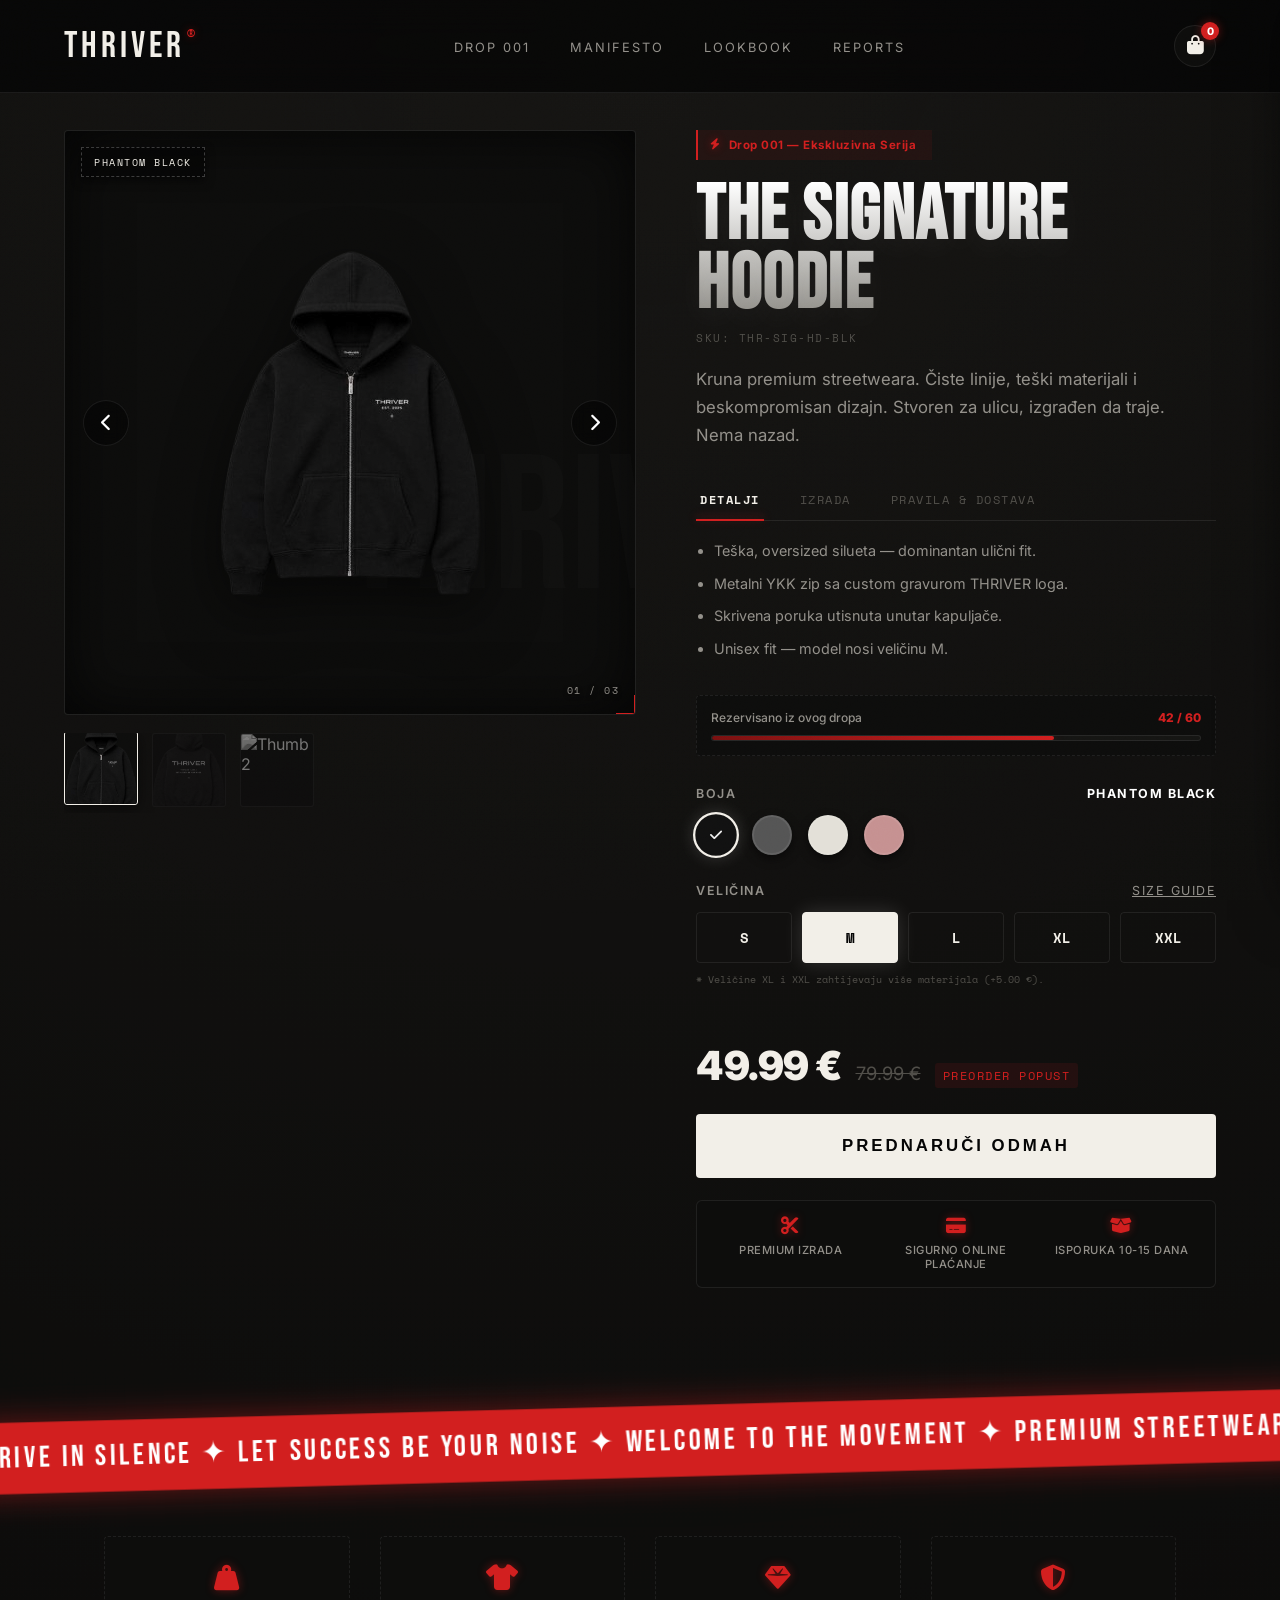
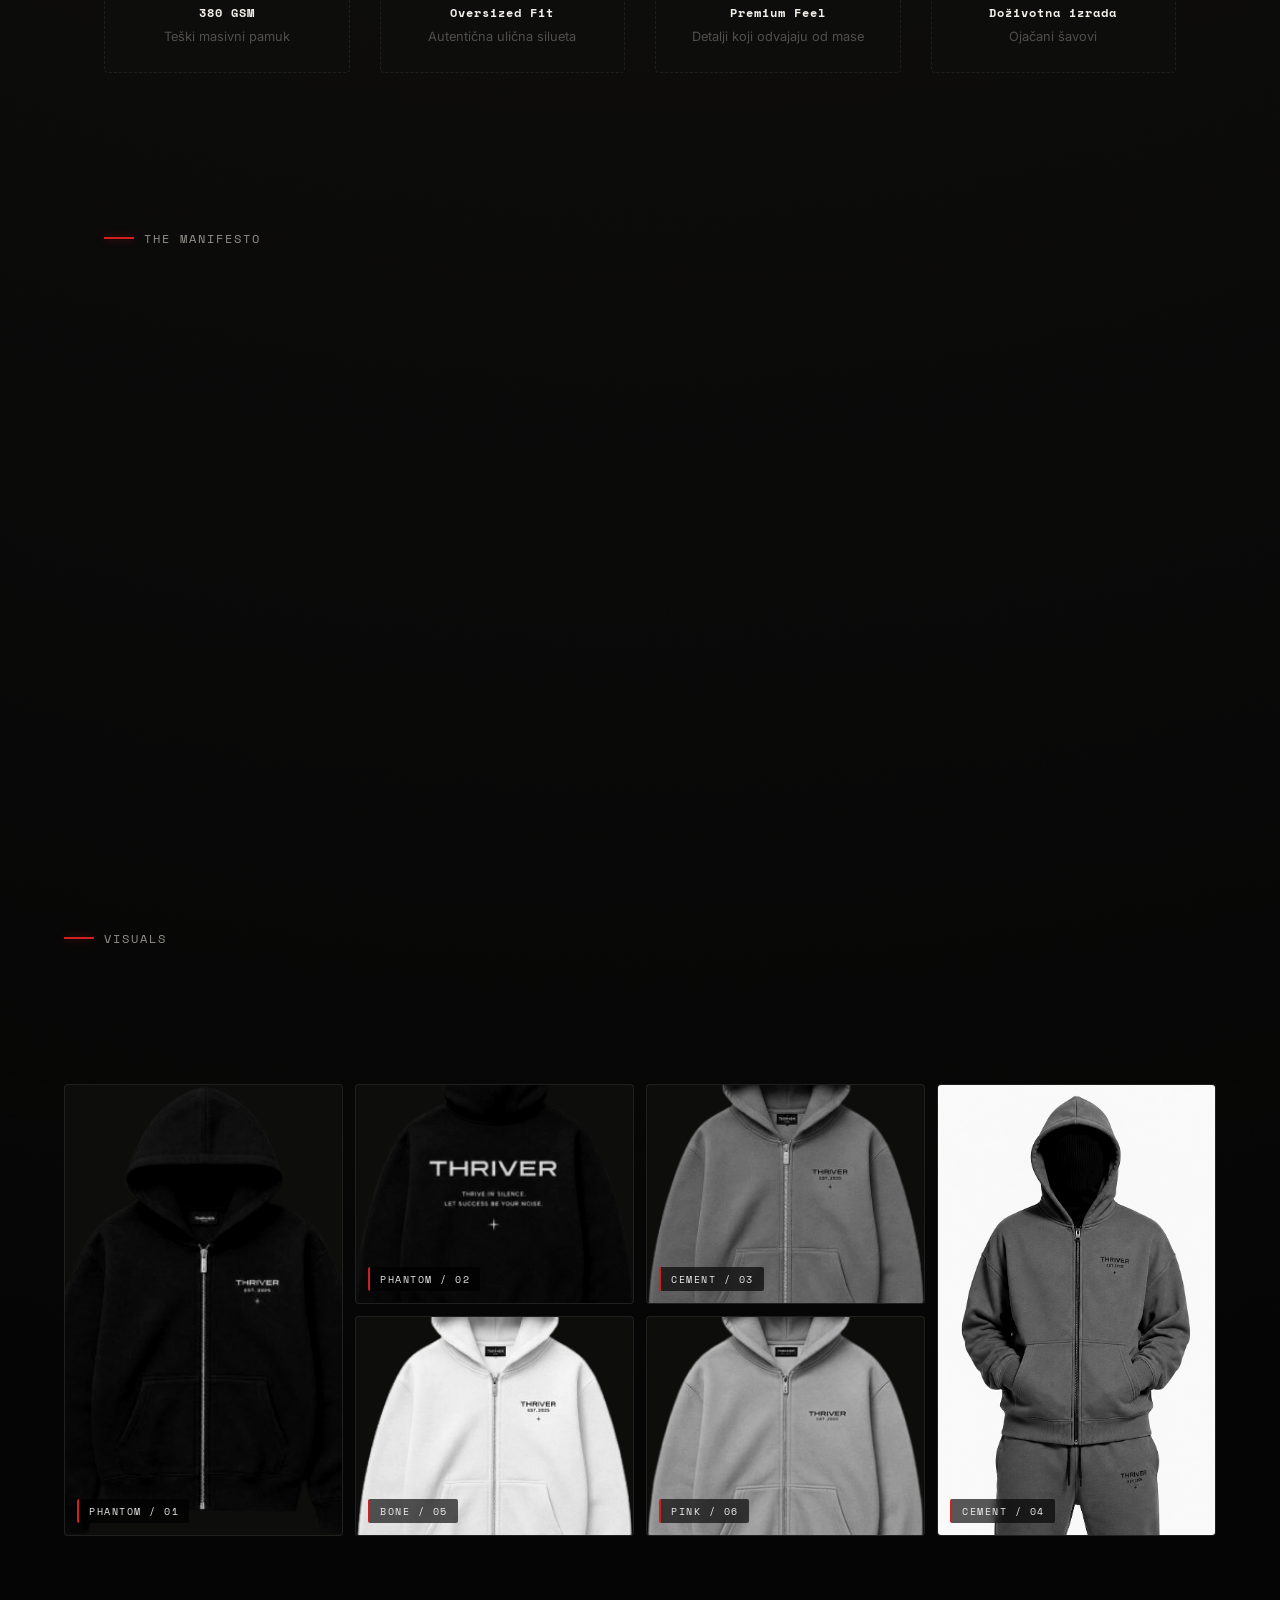
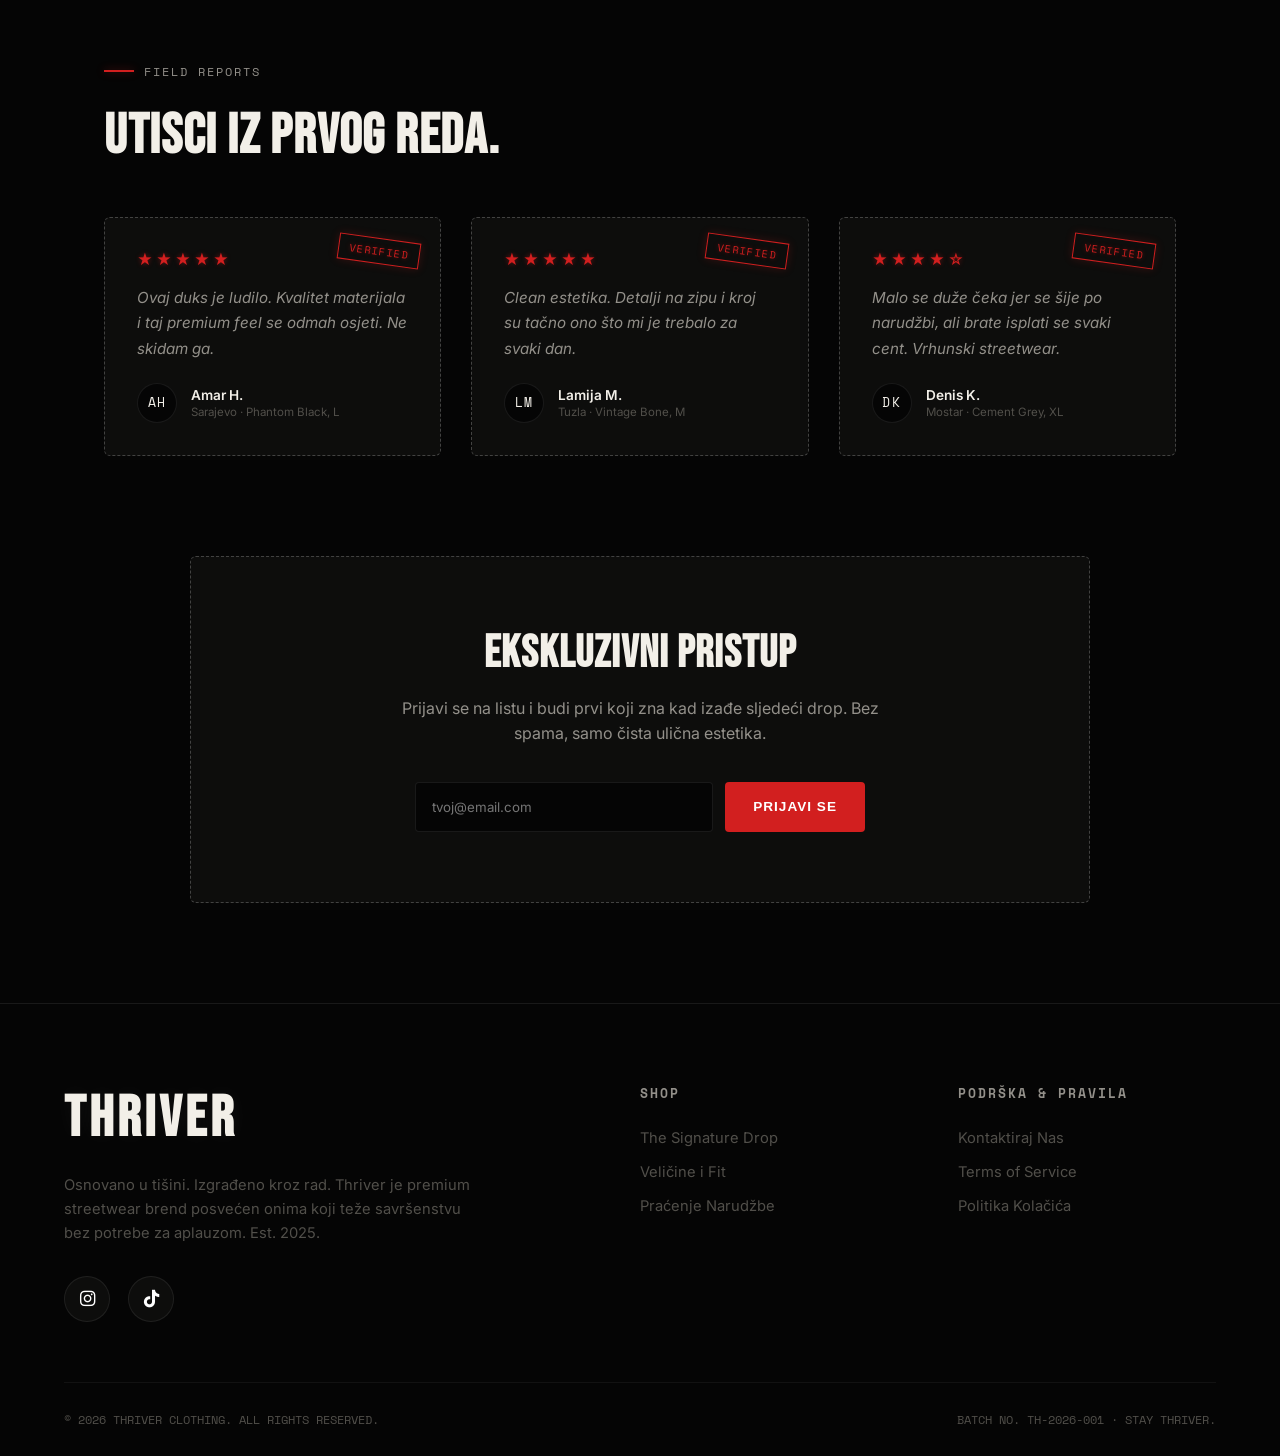
==== commit 57dce849: "Fix: Ensure order summary total translates dynamically with fallback" ====
--- a/index.html
+++ b/index.html
@@ -224,7 +224,7 @@
             font-family: 'Bebas Neue', sans-serif; font-size: 4.8rem; line-height: 0.9;
             letter-spacing: 1.5px; margin-bottom: 10px; text-transform: uppercase;
             background: linear-gradient(180deg, #ffffff 0%, #8a8882 100%);
-            -webkit-background-clip: text; -webkit-text-fill-color: transparent;
+            background-clip: text; -webkit-background-clip: text; -webkit-text-fill-color: transparent;
             text-shadow: 0 10px 30px rgba(255,255,255,0.05);
         }
         .product-sku { color: var(--ink-faint); font-size: 0.68rem; margin-bottom: 20px; display: block; }
@@ -1220,9 +1220,22 @@
     function renderOrderSummary() {
         const wrap = document.getElementById('orderSummary');
         const total = cart.reduce((sum, i) => sum + (i.price * i.qty), 0);
+        
+        // Get current language translation for order summary total
+        const currentLang = document.documentElement.lang || 'bs';
+        let orderTotalText = 'Ukupno za platiti (Kartica)';
+        
+        if (typeof TRANSLATIONS !== 'undefined' && TRANSLATIONS[currentLang]) {
+            orderTotalText = TRANSLATIONS[currentLang].orderSummaryTotal;
+        } else {
+            // Fallback based on language code
+            if (currentLang === 'en') orderTotalText = 'Total to pay (Card)';
+            else if (currentLang === 'de') orderTotalText = 'Gesamt zu zahlen (Karte)';
+        }
+        
         wrap.innerHTML = cart.map(i => `
             <div class="order-summary-row"><span>${i.name} × ${i.qty}</span><span>${(i.price * i.qty).toFixed(2)} €</span></div>
-        `).join('') + `<div class="order-summary-total"><span>Ukupno za platiti (Kartica)</span><span>${total.toFixed(2)} €</span></div>`;
+        `).join('') + `<div class="order-summary-total"><span>${orderTotalText}</span><span>${total.toFixed(2)} €</span></div>`;
     }
 
     // --- CHECKOUT SUBMIT (WITH TOS CHECK) ---
@@ -1282,6 +1295,9 @@
 
     renderCartUI();
 </script>
-<script src="GeneralFunctions.js"></script>
+<script src="General/language-detector.js"></script>
+<script src="General/currency-detector.js"></script>
+<script src="General/cookie-consent.js"></script>
+<script src="General/geolocation-detector.js"></script>
 </body>
 </html>
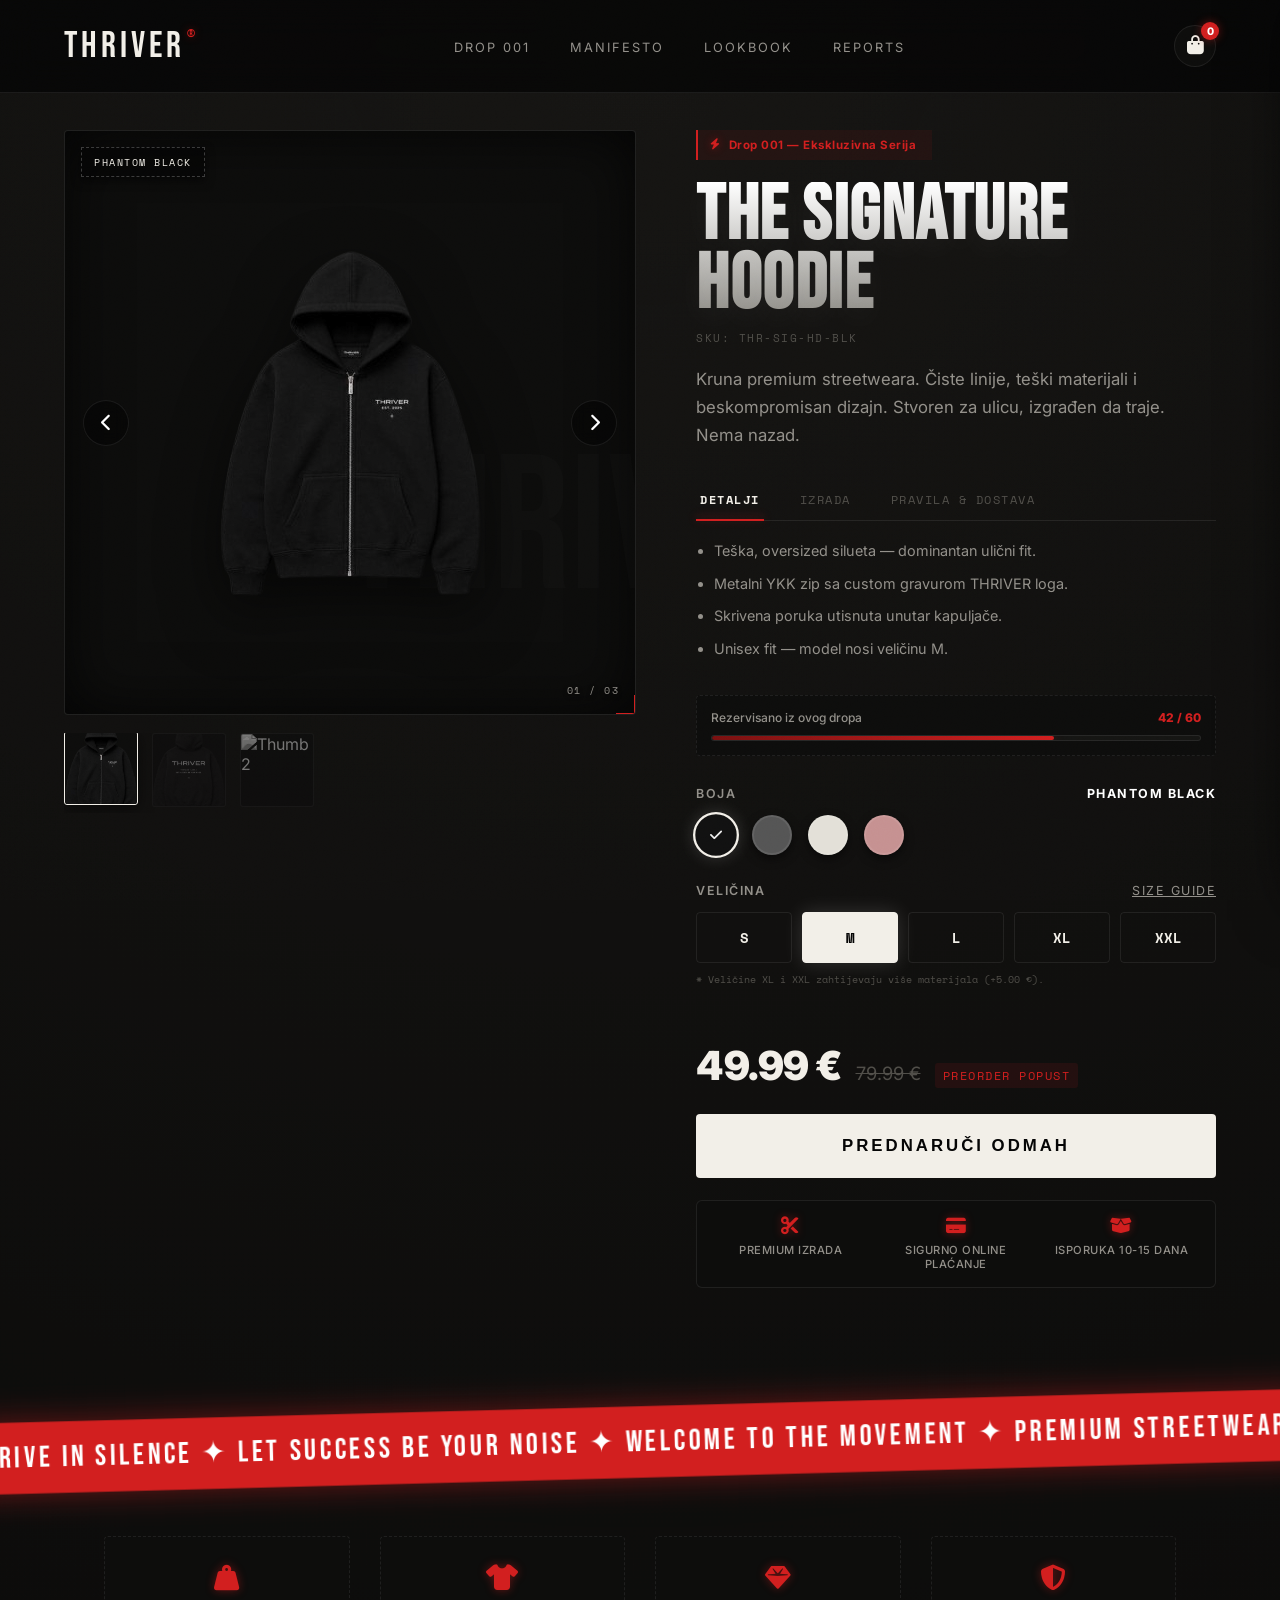
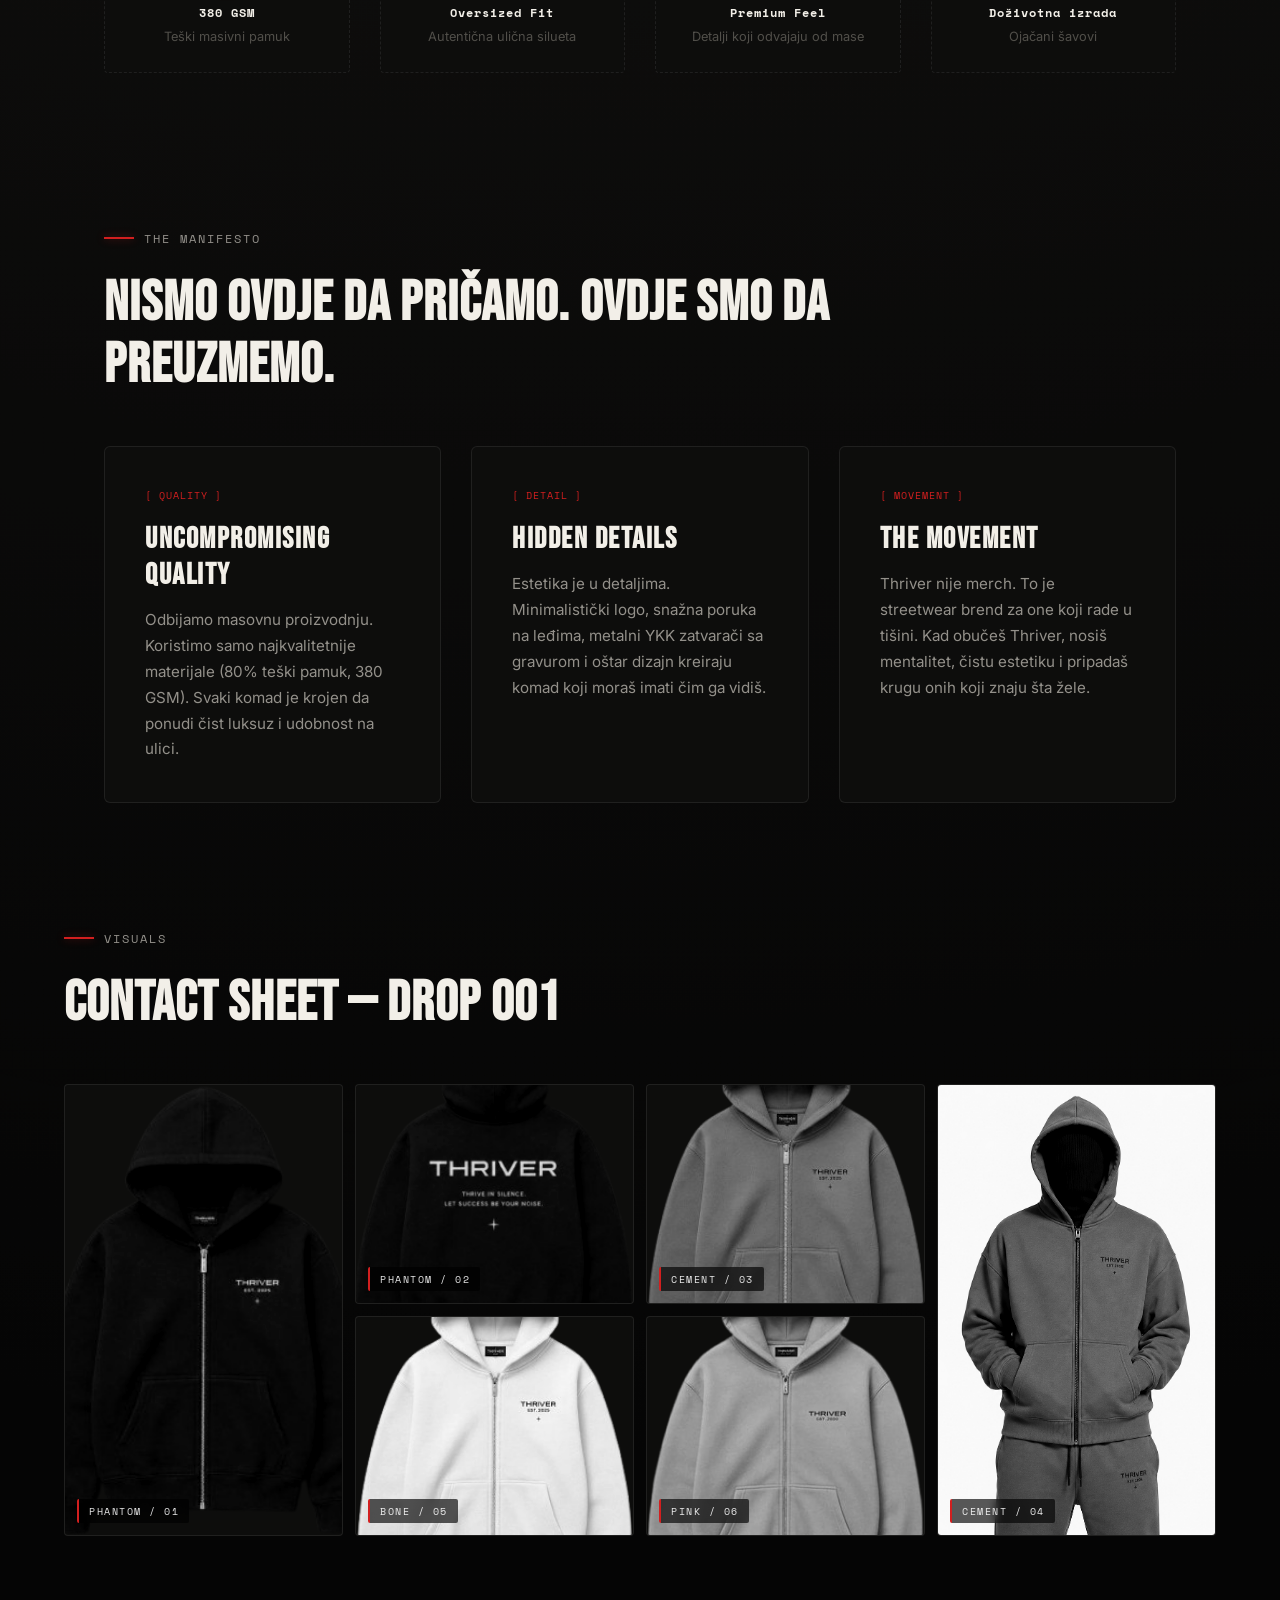
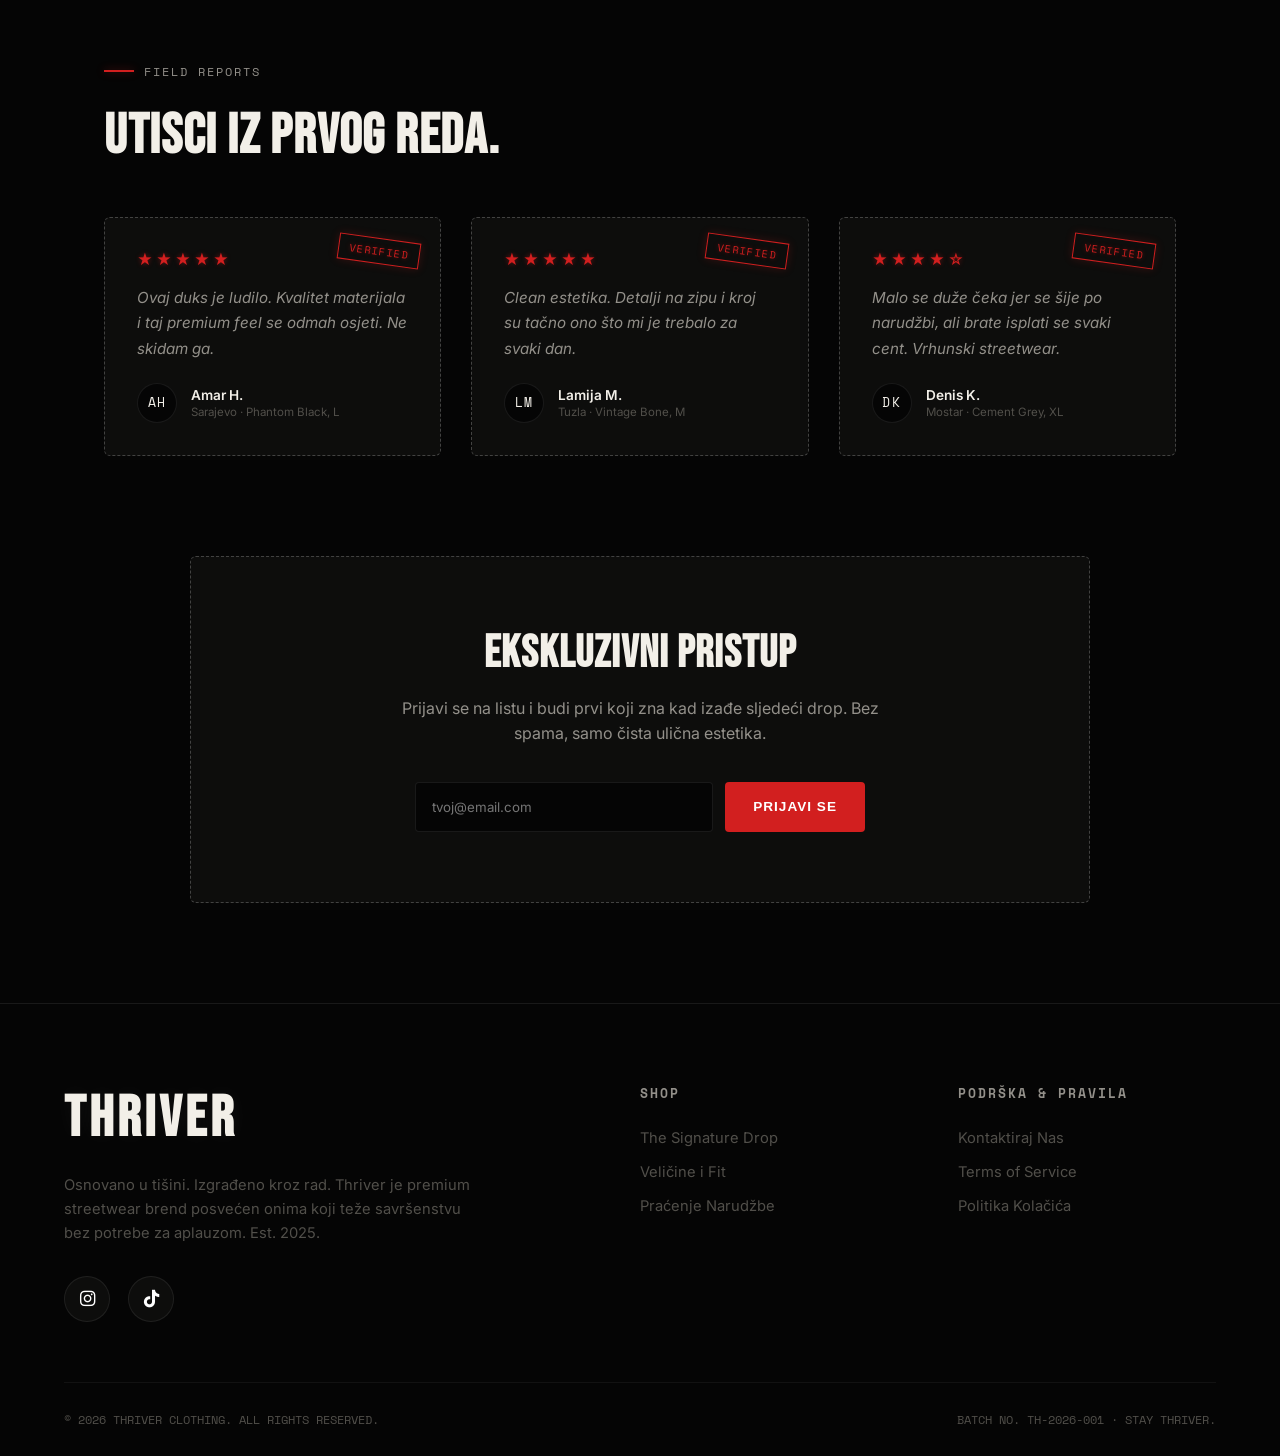
==== commit c51b0d3e: "Fix: Use dynamic currency symbol in cart and order summary" ====
--- a/index.html
+++ b/index.html
@@ -1163,6 +1163,9 @@
         const cartEmptyText = typeof TRANSLATIONS !== 'undefined' && TRANSLATIONS[currentLang] 
             ? TRANSLATIONS[currentLang].cartEmpty 
             : (currentLang === 'en' ? 'Your cart is empty.' : currentLang === 'de' ? 'Ihr Warenkorb ist leer.' : 'Korpa je prazna.');
+        
+        // Get current currency symbol
+        const currencySymbol = typeof currentCurrencySymbol !== 'undefined' ? currentCurrencySymbol : '€';
 
         if (cart.length === 0) {
             wrap.innerHTML = `<div class="cart-empty"><i class="fas fa-bag-shopping"></i><span>${cartEmptyText}</span></div>`;
@@ -1176,7 +1179,7 @@
                     <div class="cart-item-info">
                         <h4>${i.name.split(',')[0]}</h4>
                         <span class="cart-item-variant">${i.name.split(',')[1]}</span>
-                        <p style="color:var(--ink); font-weight:bold; margin-top:4px;">${i.price.toFixed(2)} €</p>
+                        <p style="color:var(--ink); font-weight:bold; margin-top:4px;">${i.price.toFixed(2)} ${currencySymbol}</p>
                         <div class="qty-controls">
                             <button onclick="changeQty('${i.id}', -1)">−</button>
                             <span style="font-size:0.9rem; width:16px; text-align:center;">${i.qty}</span>
@@ -1189,7 +1192,7 @@
         }
 
         document.getElementById('cartCount').innerText = count;
-        document.getElementById('cartTotal').innerText = total.toFixed(2) + ' €';
+        document.getElementById('cartTotal').innerText = total.toFixed(2) + ' ' + currencySymbol;
     }
 
     // Modal control
@@ -1233,9 +1236,12 @@
             else if (currentLang === 'de') orderTotalText = 'Gesamt zu zahlen (Karte)';
         }
         
+        // Get current currency symbol
+        const currencySymbol = typeof currentCurrencySymbol !== 'undefined' ? currentCurrencySymbol : '€';
+        
         wrap.innerHTML = cart.map(i => `
-            <div class="order-summary-row"><span>${i.name} × ${i.qty}</span><span>${(i.price * i.qty).toFixed(2)} €</span></div>
-        `).join('') + `<div class="order-summary-total"><span>${orderTotalText}</span><span>${total.toFixed(2)} €</span></div>`;
+            <div class="order-summary-row"><span>${i.name} × ${i.qty}</span><span>${(i.price * i.qty).toFixed(2)} ${currencySymbol}</span></div>
+        `).join('') + `<div class="order-summary-total"><span>${orderTotalText}</span><span>${total.toFixed(2)} ${currencySymbol}</span></div>`;
     }
 
     // --- CHECKOUT SUBMIT (WITH TOS CHECK) ---
